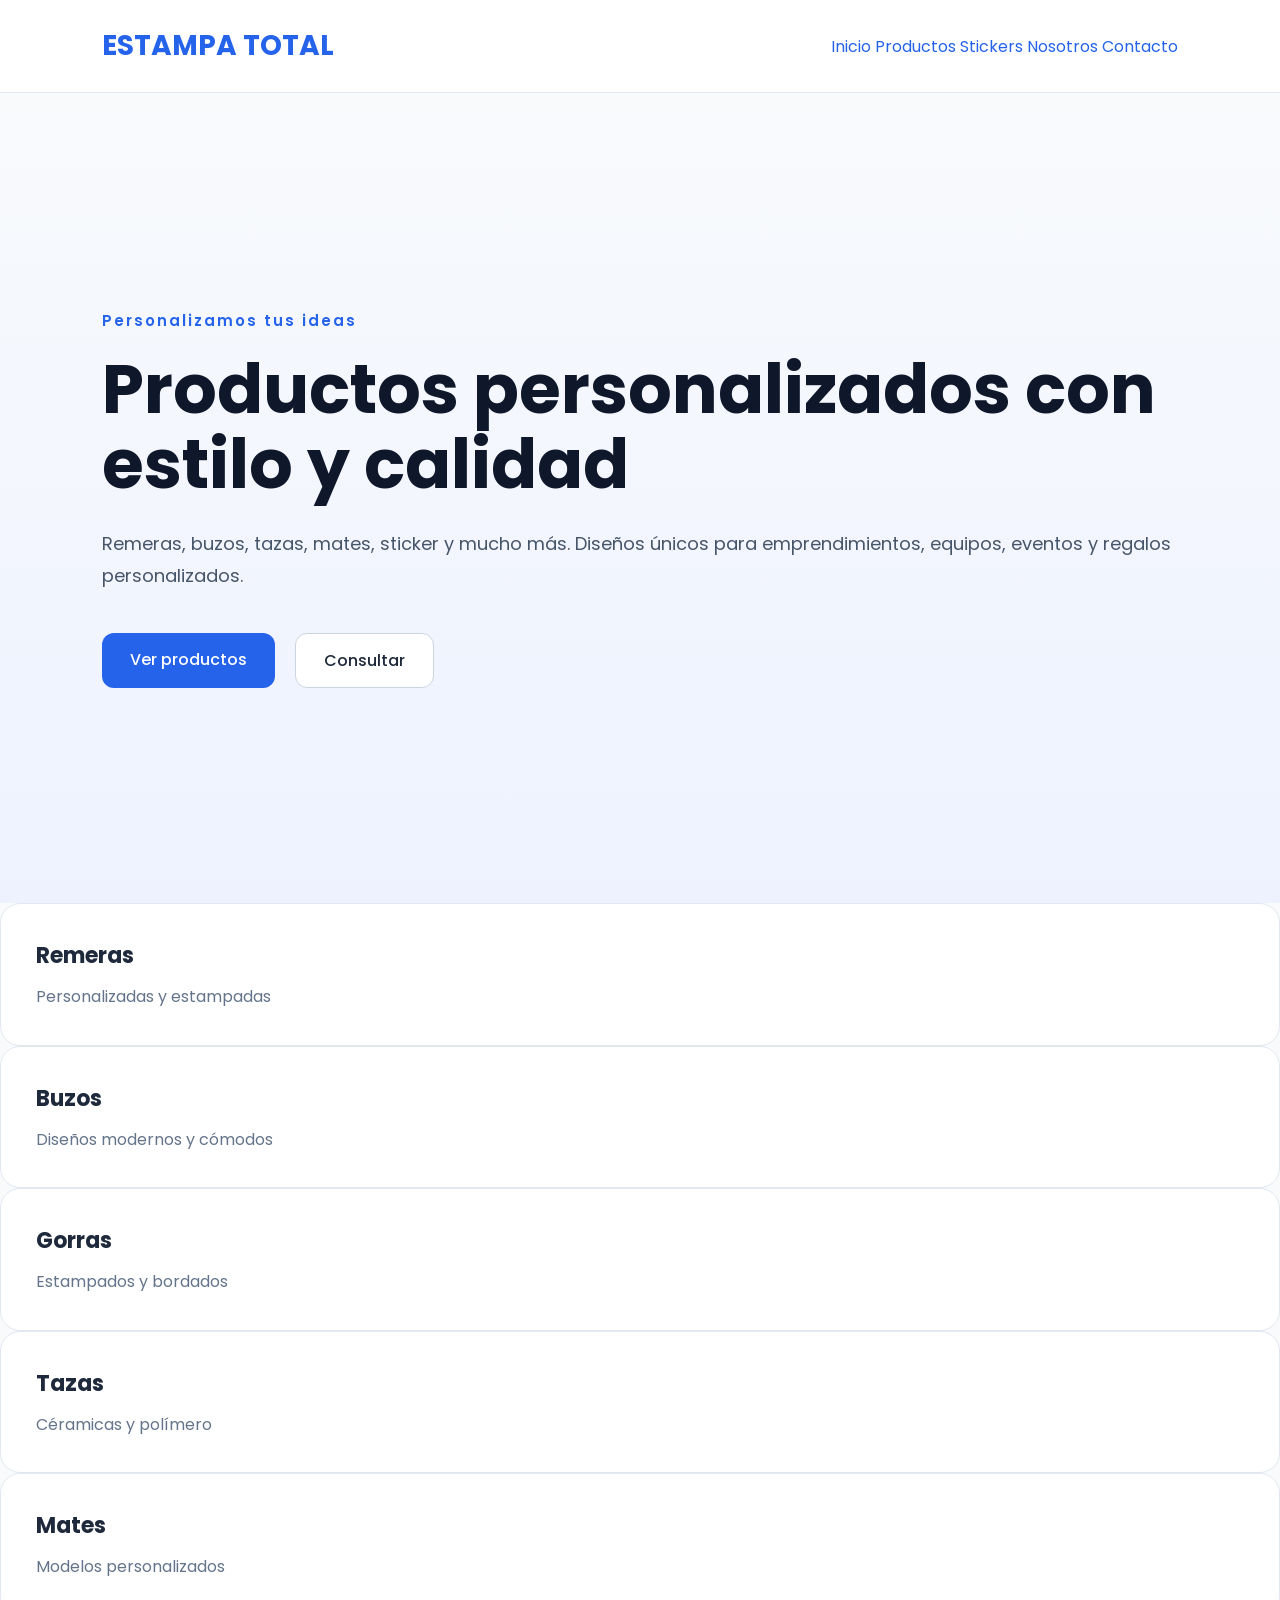
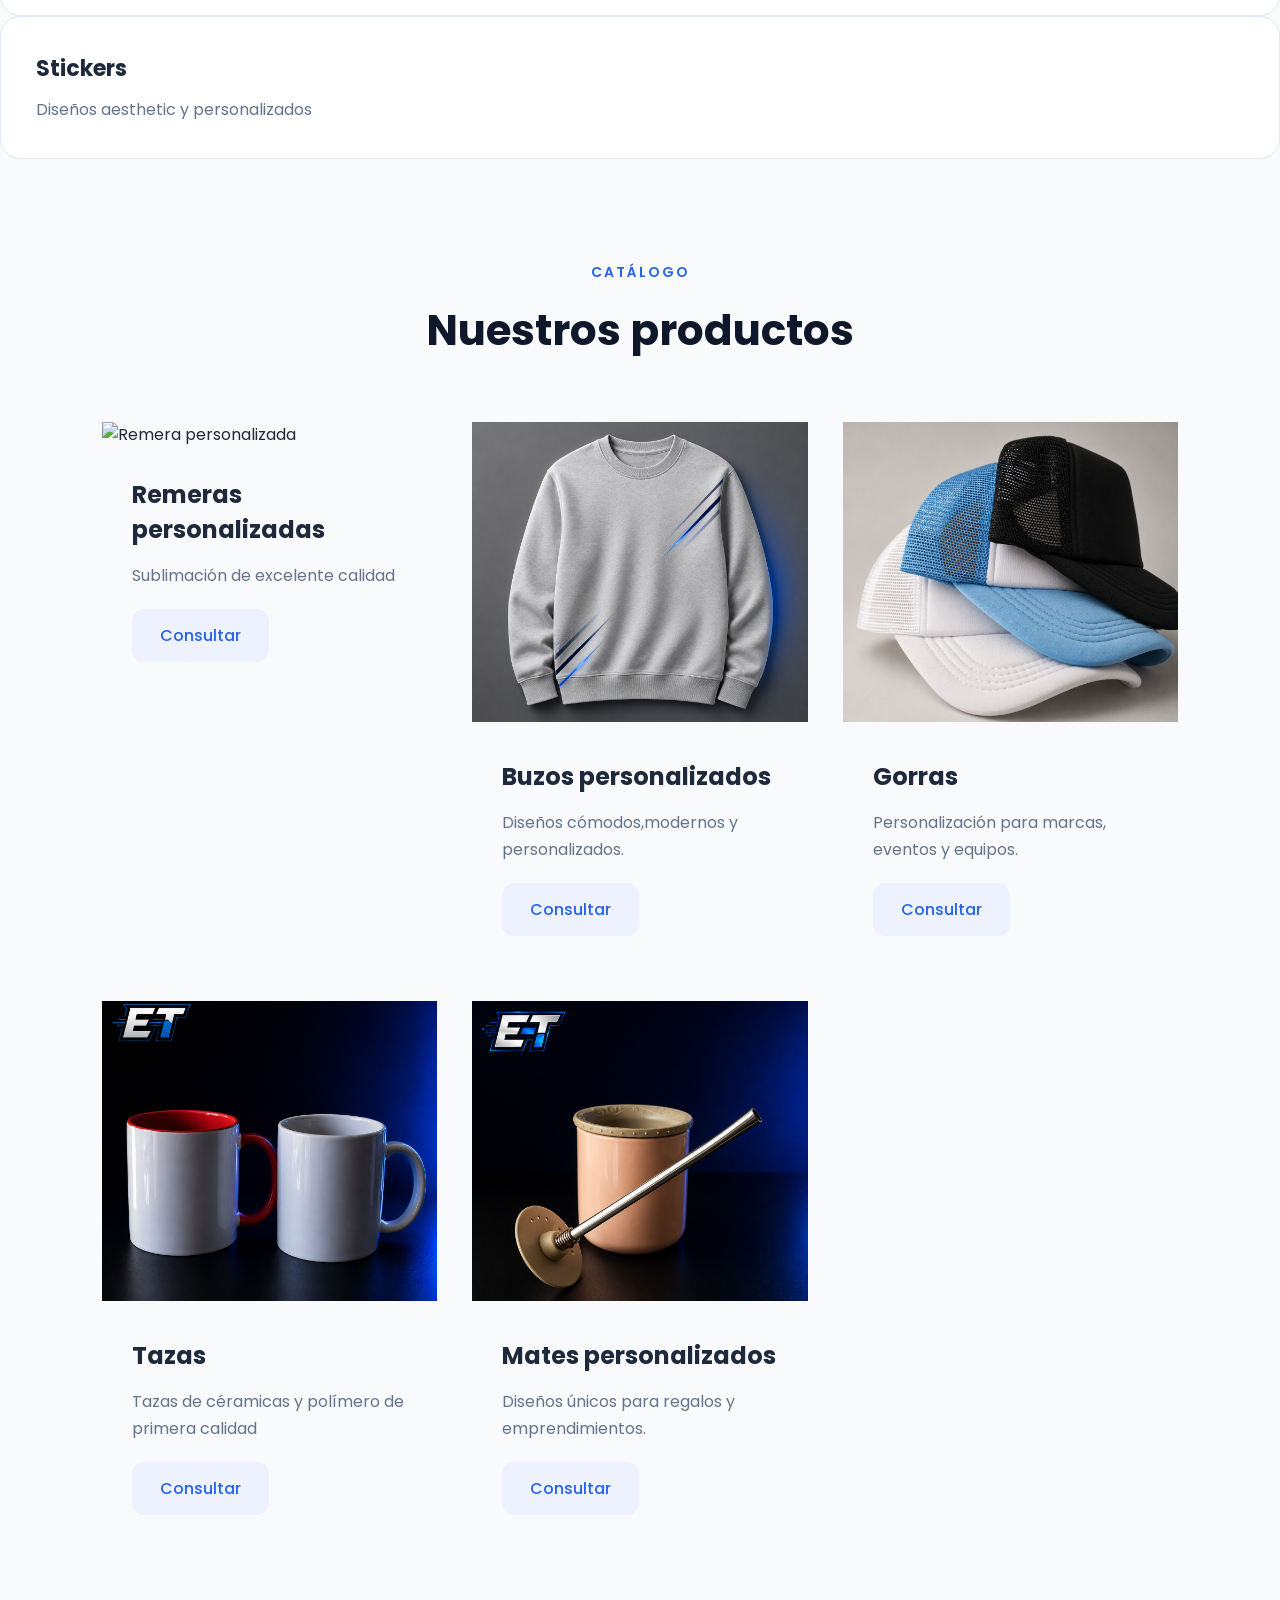
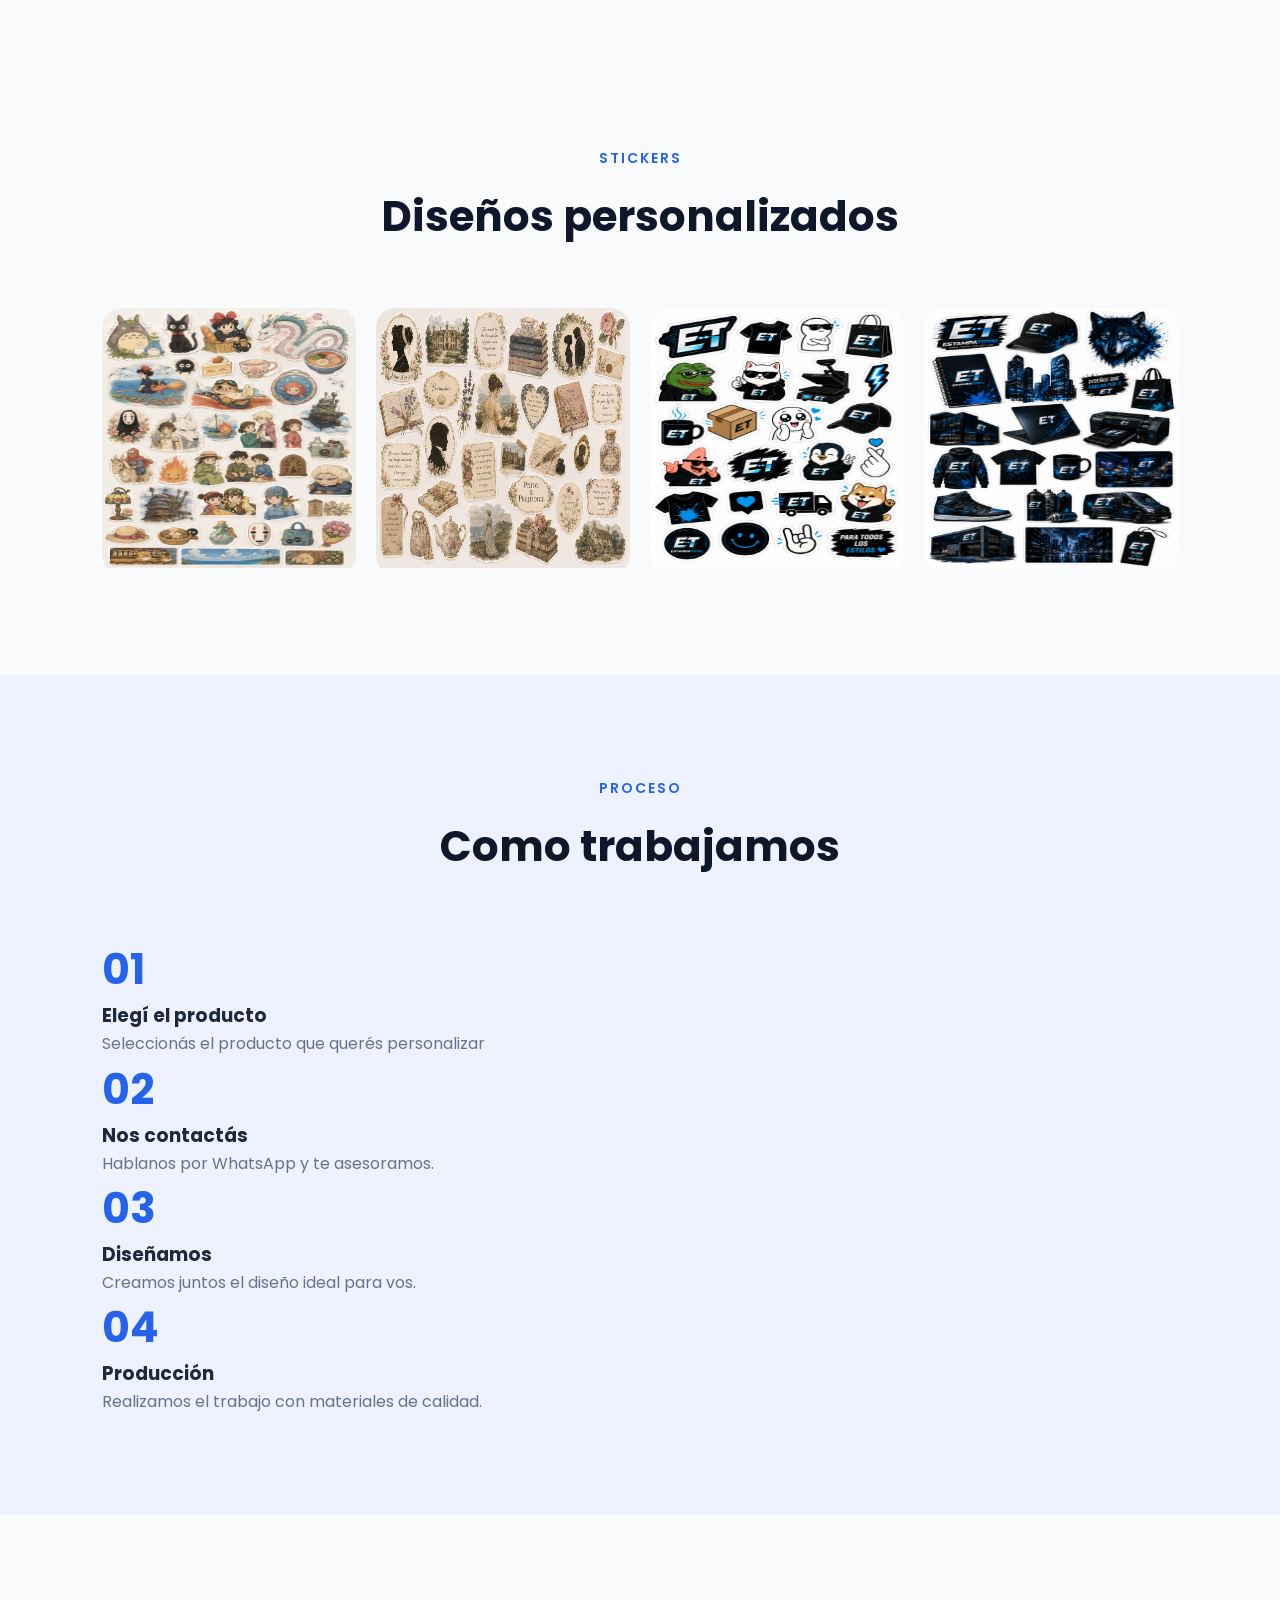
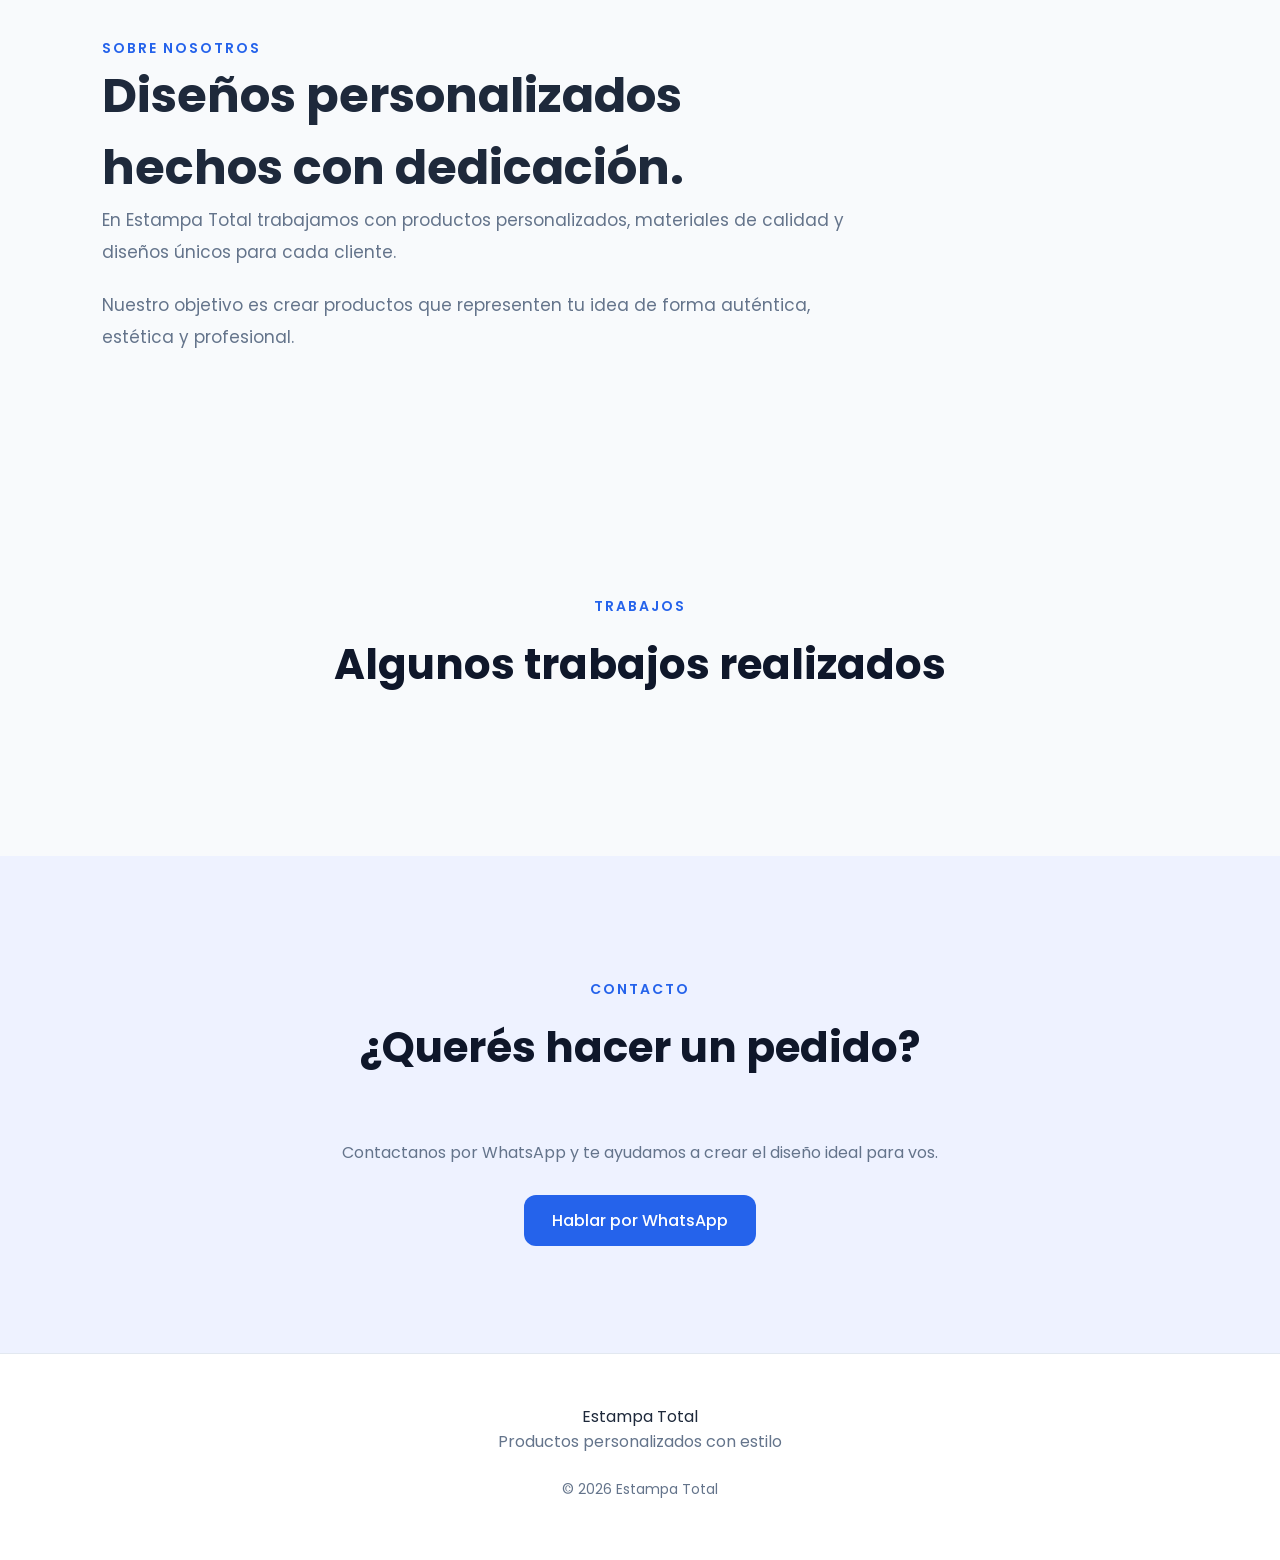
==== index.html @ 451ac1f1 "Add files via upload" ====
<!DOCTYPE html>
<html lang="es">
<head>
    <meta charset="UTF-8">
    <meta name="viewport" content="width=device-width, initial-scale=1.0">
    <title>Estampa Total</title>

    <link rel="stylesheet" href="STYLE.CSS/stylecss.css">
    <link rel="icon" href="IMG/favicon-16x16.png">

    <link rel="preconnect" href="https://fonts.googleapis.com">
    <link href="hppts://fonts.googleapis.com/css2?family=Poppins:wght@300;400;500;600;700&display=swap" rel="stylesheet">
    
</head>

<body>
      <header>
         <div class="logo">
              ESTAMPA TOTAL
         </div>
       <nav>
           <a href="#inicio">Inicio</a>
           <a href="#productos">Productos</a>
           <a href="#stickers">Stickers</a>
           <a href="#nosotros">Nosotros</a>
           <a href="#contacto">Contacto</a>
        </nav>
     </header>

 <section class="hero" id="Inicio">
    <div class="hero-text">
        <span class="subtitle"> Personalizamos tus ideas</span>
        <h1>Productos personalizados con estilo y calidad</h1>
        <p>Remeras, buzos, tazas, mates, sticker y mucho más. Diseños únicos para emprendimientos, equipos, eventos y regalos personalizados.</p>
    <div class="hero-buttons">
        <a href="#productos" class="btn-primary">Ver productos</a>
        <a href="https://wa.me/5491137035328" class="btn-secondary">Consultar</a>
    </div>
    </div>
 </section>

 <section class="categories">
    <div class="category-card">
      <h3>Remeras</h3>
      <p>Personalizadas y estampadas</p>
    </div>
    <div class="category-card">
        <h3>Buzos</h3>
        <p>Diseños modernos y cómodos</p>
    </div>
    <div class="category-card">
        <h3>Gorras</h3>
        <p>Estampados y bordados</p>
    </div> 
    <div class="category-card">
        <h3>Tazas</h3>
        <p>Céramicas y polímero</p>
    </div>
    <div class="category-card">
        <h3>Mates</h3>
        <p>Modelos personalizados</p>
    </div>
    <div class="category-card">
        <h3>Stickers</h3>
        <p>Diseños aesthetic y personalizados</p>
    </div>
 </section>

 <section class="products" id="productos">
    <div class="section-title">
        <span>CATÁLOGO</span>
        <h2>Nuestros productos</h2>
    </div>
    <div class="products-grid">
        <div class="product-card">
            <img src="IMG/remera.png" alt="Remera personalizada" height="200">
            <div class="product-info">
                <h3>Remeras personalizadas</h3>
                <p>Sublimación de excelente calidad</p>
                <a href="https://wa.me/5491137035328" class="btn-card">Consultar</a>
            </div>

        </div>
        <div class="product-card">
            <img src="IMG/buzo.png" alt="Buzo personalizado" height="200">
            <div class="product-info">
                <h3>Buzos personalizados</h3>
                <p>Diseños cómodos,modernos y personalizados.</p>
                <a href="https://wa.me/5491137035328" class="btn-card">Consultar</a>
            </div>
        </div>
        <div class="product-card">
            <img src="IMG/gorra.png" alt="Gorra personalizada" height="200">
            <div class="product-info">
                <h3>Gorras</h3>
                <p>Personalización para marcas, eventos y equipos.</p>
                <a href="https://wa.me/5491137035328" class="btn-card">Consultar</a>
            </div>
        </div>
        <div class="product-card">
            <img src="IMG/taza.png" alt="Tazas personalizadas" height="200">
            <div class="product-info">
                <h3>Tazas</h3>
                <p>Tazas de céramicas y polímero de primera calidad</p>
                <a href="https://wa.me/5491137035328" class="btn-card">Consultar</a>
            </div>
        </div>
        <div class="product-card">
            <img src="IMG/mate.png" alt="Mate personalizado" height="200">
            <div class="product-info">
                <h3>Mates personalizados</h3>
                <p>Diseños únicos para regalos y emprendimientos.</p>
                <a href="https://wa.me/5491137035328" class="btn-card">Consultar</a>
            </div> 
        </div>
    </div>
  </section>

  <section class="stickers" id="stickers">
    <div class="section-title">
        <span>STICKERS</span>
        <h2>Diseños personalizados</h2>
    </div>
    <div class="stickers-grid">
        <div class="sticker-card">
            <img src="IMG/sticker1.png" alt="sticker" height="200">
        </div>
        <div class="sticker-card">
            <img src="IMG/sticker2.png" alt="sticker" height="200">
        </div>
        <div class="sticker-card">
            <img src="IMG/sticker3.png" alt="sticker" height="200">
        </div>
        <div class="sticker-card">
            <img src="IMG/sticker4.png" alt="sticker" height="200">
        </div>
    </div>
  </section>

  <section class="process">
    <div class="section-title">
        <span>PROCESO</span>
        <h2>Como trabajamos</h2>
    </div>
    <div class="process-grid">
        <div class="process-card">
            <span>01</span>
            <h3>Elegí el producto</h3>
            <p>Seleccionás el producto que querés personalizar</p>
        </div>
        <div class="process-card">
            <span>02</span>
            <h3>Nos contactás</h3>
            <p>Hablanos por WhatsApp y te asesoramos.</p>
        </div>
        <div class="process-card">
            <span>03</span>
            <h3>Diseñamos</h3>
            <p>Creamos juntos el diseño ideal para vos.</p>
        </div>
        <div class="process-card">
            <span>04</span>
            <h3>Producción</h3>
            <p>Realizamos el trabajo con materiales de calidad.</p>
        </div>
    </div>
  </section>

  <section class="about" id="nosotros">
    <div class="about-content">
        <div class="about-text">
            <span>SOBRE NOSOTROS</span>
            <h2>Diseños personalizados hechos con dedicación.</h2>
            <p>En Estampa Total trabajamos con productos personalizados, materiales de calidad y diseños únicos para cada cliente.</p>
            <p>Nuestro objetivo es crear productos que representen tu idea de forma auténtica, estética y profesional.</p>
        </div>
    </div>
  </section>

  <section class="gallery">
    <div class="section-title">
        <span>TRABAJOS</span>
        <h2>Algunos trabajos realizados</h2>
    </div>
  </section>

  <section class="contact" id="contacto">
    <div class="section-title">
        <span>CONTACTO</span>
        <h2>¿Querés hacer un pedido?</h2>
    </div>
    <p>Contactanos por WhatsApp y te ayudamos a crear el diseño ideal para vos.</p>
    <a href="https://wa.me/5491137035328" class="btn-primary">Hablar por WhatsApp</a>
  </section>

  <footer>
    <div class="footer-logo"> Estampa Total</div>
    <p>Productos personalizados con estilo</p>
    <p class="copyright"> © 2026 Estampa Total</p>
  </footer>
</body>
</html>
---- STYLE.CSS/stylecss.css ----
*{
    margin:0;
    padding:0;
    box-sizing:border-box;
}
body{
    font-family:'poppins', sans-serif;
    background-color:#f8fafc;
    color: #1e293b;
}
a{
    text-decoration: none;
}
header{
    width:100%;
    display: flex;
    justify-content: space-between;
    align-items:center;
    
    padding: 25px 8%;
    background-color: #ffffff;
    position: sticky;
    top: 0;

    z-index: 1000;
    border-bottom: 1px solid #e2e8f0;
}
.logo{
    font-size: 28px;
    font-weight: 700;
    color: #2563eb;
}
nav a{
    color: #2563eb;
}
.hero{
    min-height: 90vh;
    display: flex;
    align-items: center;
    padding: 0 8%;

    background: linear-gradient(to bottom, #f8fafc, #eef2ff);
}
.hero text{
    max-width: 650px;
}
.subtitle{ 
    color: #2563eb;
    font-size: 15px;
    font-weight: 600;
    letter-spacing: 2px;
}
.hero h1{
    font-size: 68px;
    line-height: 1.1;
    margin-top: 20px;
    margin-bottom: 25px;
    color:#0f172a;
}
.hero p{
    font-size: 18px;
    line-height: 1.8;
    color: #475569;
    margin-bottom: 40px;
}
.hero-buttons{
    display: flex;
    gap: 20px;
}
.btn-primary,
.btn-secondary,
.btn-card{
    padding: 14px 28px;
    border-radius: 12px;
    font-weight: 500;
    transition: 0.3s;
}
.btn-primary{
    background-color: #2563eb;
    color: white;
}
.btn-primary:hover{
    background-color: #1d4ed8;
    transform: translatey(-3px);
}
.btn-secondary{
    border:1px solid #cbd5e1;
    color: #1e293b;
    background-color: white;
}
.btn-secondary:hover{
    border-color: #2563eb;
    color: #2563eb;
}
.btn-card{
    display: inline-block;
    background-color: #eef2ff;
    color: #2563eb;
    margin-top: 20px;
}
.btn-card:hover{
    background-color: #dbeafe;
}
.section-title{
    text-align: center;
    margin-bottom: 60px;
}
.section-title span{
    color:#2563eb;
    font-size: 14px;
    font-weight: 600;
    letter-spacing: 2px;
}
.section-title h2{
    font-size: 42px;
    margin-top: 15px;
    color:#0f172a;
}
categories{
    display: grid;
    grid-template-columns: repeat(auto-fit,minmax(220px,1fr));
    gap: 25px;
    padding: 80px 8%;
}
.category-card{
    background-color: white;
    padding: 35px;
    border-radius: 20px;
    border: 1px solid #e2e8f0;
    transition: 0.3s;
}
.category-card:hover{
    transform: translateY(-5px);
    border-color: #93c5fd;
}
.category-card h3{
    margin-bottom: 12px;
    font-size:22px;
}
.category-card p{
    color:#64748b;
    line-height: 1.6;
}
.products{
    padding: 100px 8%;
}
.products-grid{
    display: grid;
    grid-template-columns: repeat(auto-fit,minmax(280px, 1fr));
    gap: 35px;
}
product-card{
    background-color: white;
    border-radius: 24px;
    overflow: hidden;
    border: 1px solid #e2e8f0;
    transition: 0.3s;
}
.product-card:hover{
    transform:translateY(-6px)
}
.product-card img{
    width: 100%;
    height: 300px;
    object-fit: cover;
}
.product-info{
    padding: 30px;
}
.product-info h3{
    font-size: 24px;
    margin-bottom: 15px;
}
.product-info p{
    color:#64748b;
    line-height: 1.7;
}
.stickers{
    padding: 100px 8%;
    background-color: #f8fafc;
}
.stickers-grid{
    display:grid;
    grid-template-columns: repeat(auto-fit,minmax(220px, 1fr));
    gap:20px;
}
.sticker-card{
    overflow: hidden;
    border-radius: 20px;
}
.sticker-card img{
    width: 100%;
    height: 260px;
    objet-fit:cover;
    transition: 0.4s;
}
.sticker-card:hover img{
    transform: scale(1.05);
}
.process{
    padding: 100px 8%;
    background-color: #eef2ff;
}
.process-grid{
    grid-template-columns: repeat(auto-fit, minmax(250px, 1fr));
    gap: 30px;
}
.process-card span{
    font-size: 42px;
    font-weight: 700;
    color: #2563eb;
}
.process-card p{
    color: #64748b;
    line-height: 1.7;
}
.about{ 
    padding: 120px 8%;
}
.about-text{
    max-width: 750px;
}
.about-text span{
    color: #2563eb;
    font-size: 14px;
    font-weight: 600;
    letter-spacing: 2px;
}
.about-text h2{
    font-size: 48px;
    margin: 20px o 30px;
}
.about-text p{
    margin-bottom: 20px;
    color: #64748b;
    line-height: 1.9;
    font-size: 17px;
}
.gallery{
    padding: 100px 8%;
}
.gallery-grid{
    display: grid;
    grid-template-columns: repeat(auto-fit, minmax(250px, 1fr));
    gap: 20px;
}
.gallery-grid img{
    width: 100%;
    height: 320px;
    object-fit: cover;
    border-radius: 20px;
}
.contact{
    padding: 120px 8%;
    text-align: center;
    background-color: #eef2ff;
}
.contact p{
    max-width: 700px;
    margin: auto;
    margin-bottom: 40px;
    line-height: 1.8;
    color: #64748b;
}
footer{
    padding: 50px 8%;
    background-color: white;
    border-top: 1px solid #e2e8f0;
    text-align: center;
}
footer p{
    color: #64748b;
    margin-bottom: 10px;
}
.copyright{
    margin-top: 25px;
    font-size: 14px;
}
@media(max-width: 900px){
    header{
        flex-direction: column;
        gap: 20px;
    }
    nav{
        flex-wrap: wrap;
        justify-content: center;
        gap: 20px;
    }
    .hero{
        text-align: center;
        flex-wrap: wrap;
    }
    .hero h1{
        font-size: 48px;
    }
    .section-title h2{
        font-size: 34px;
    }
    .about-text h2{
        font-size: 38px;
    }
}
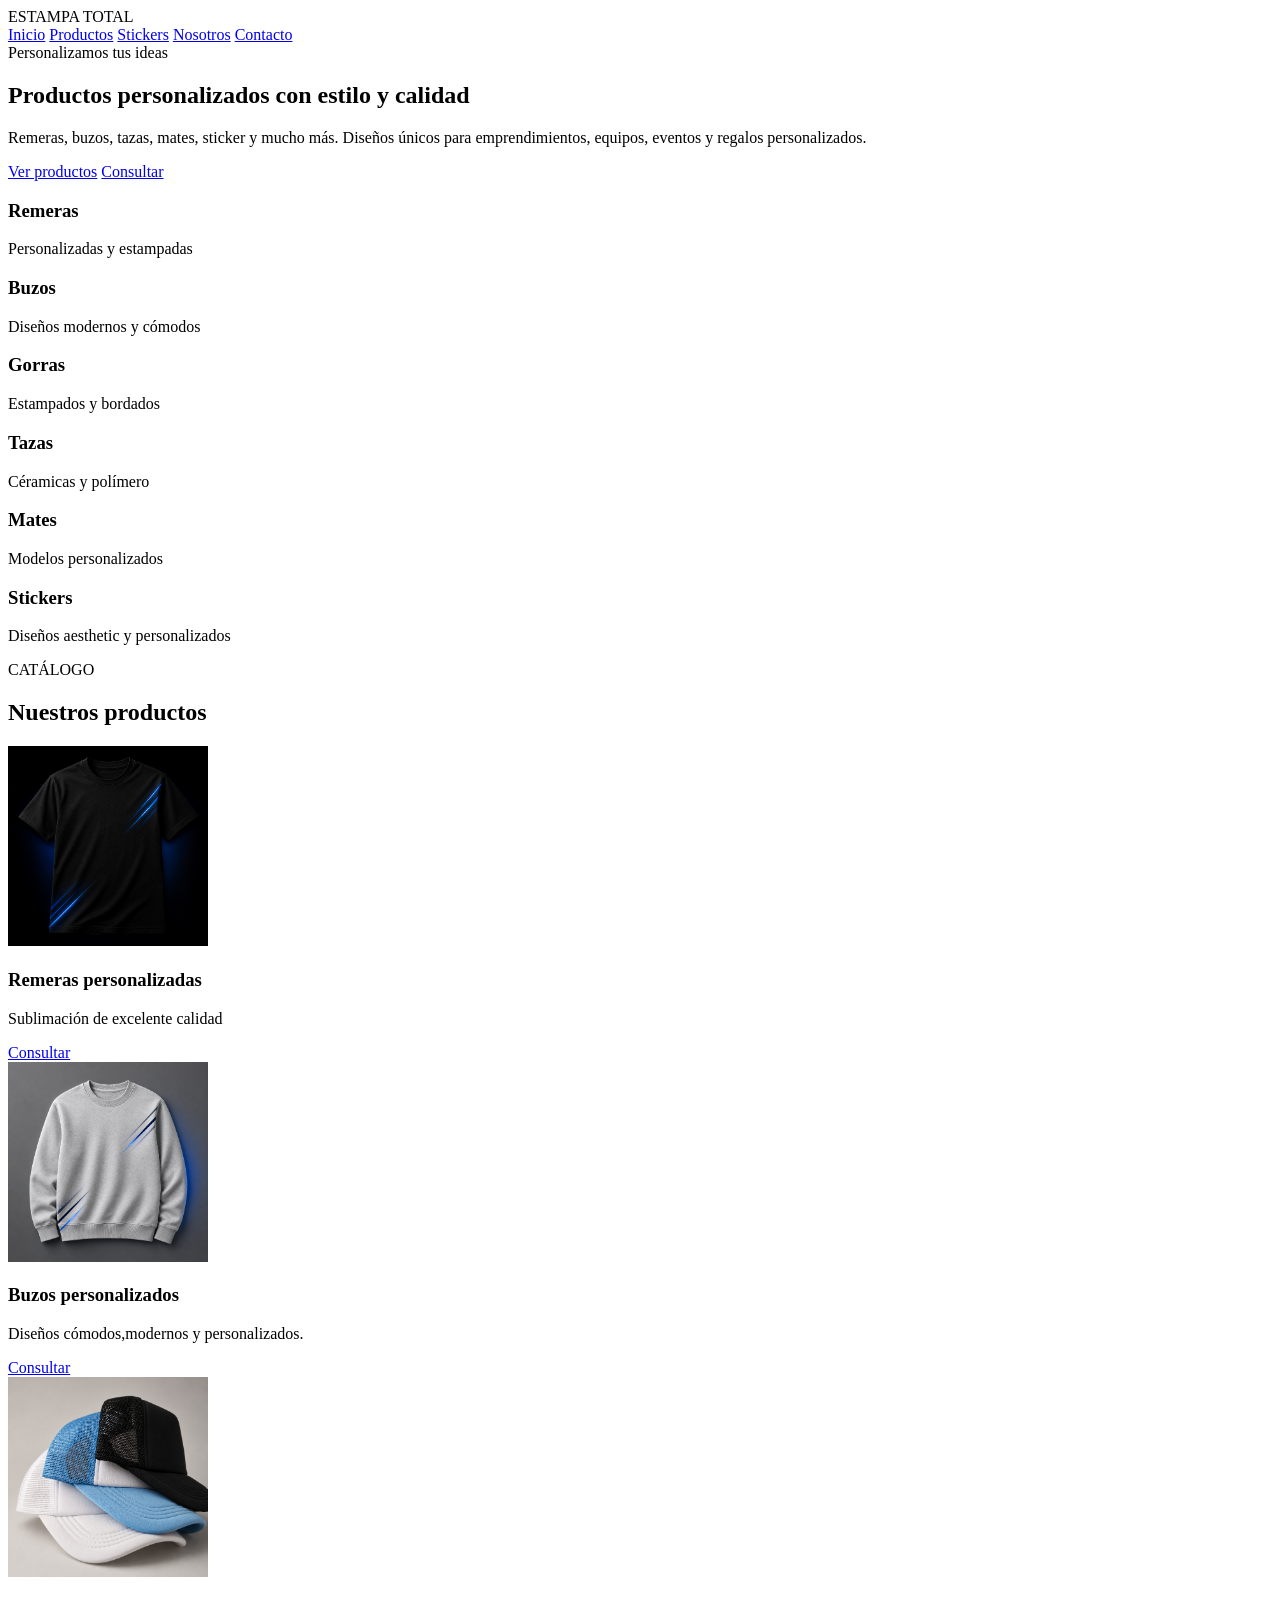
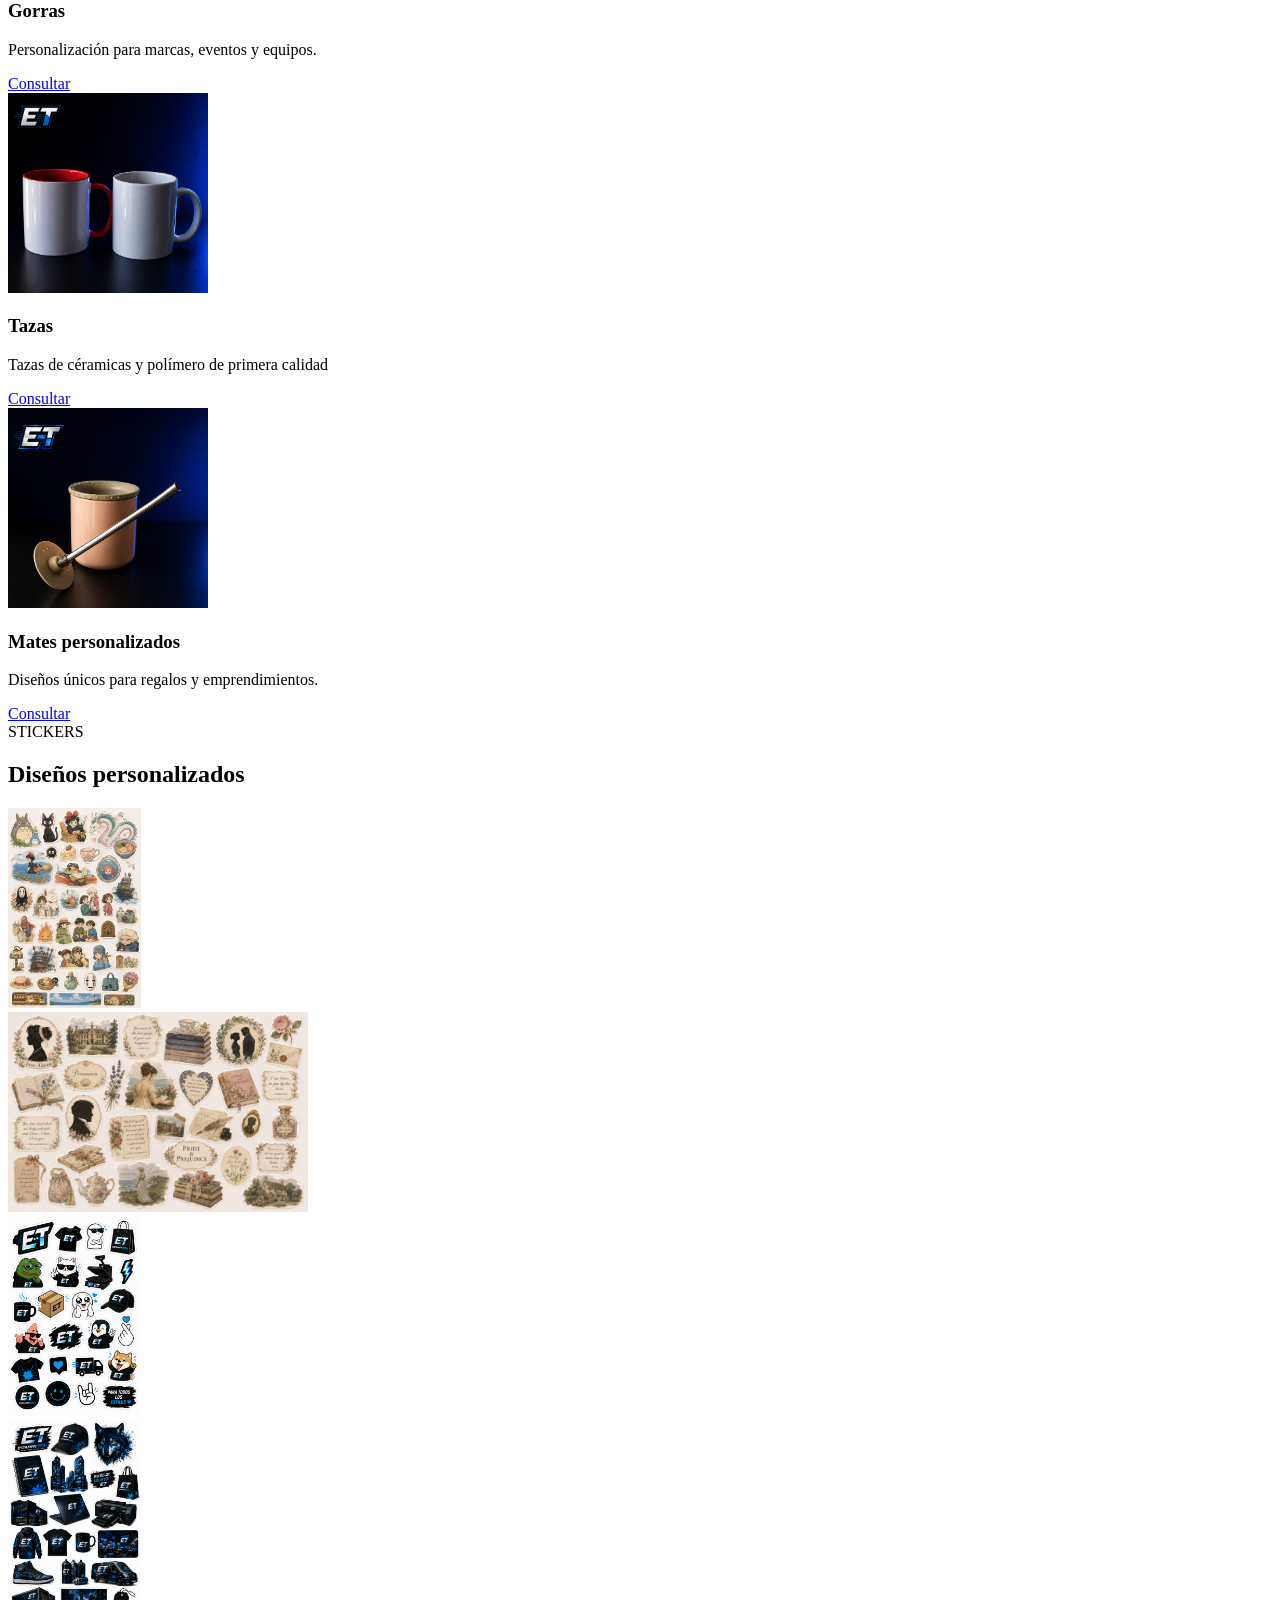
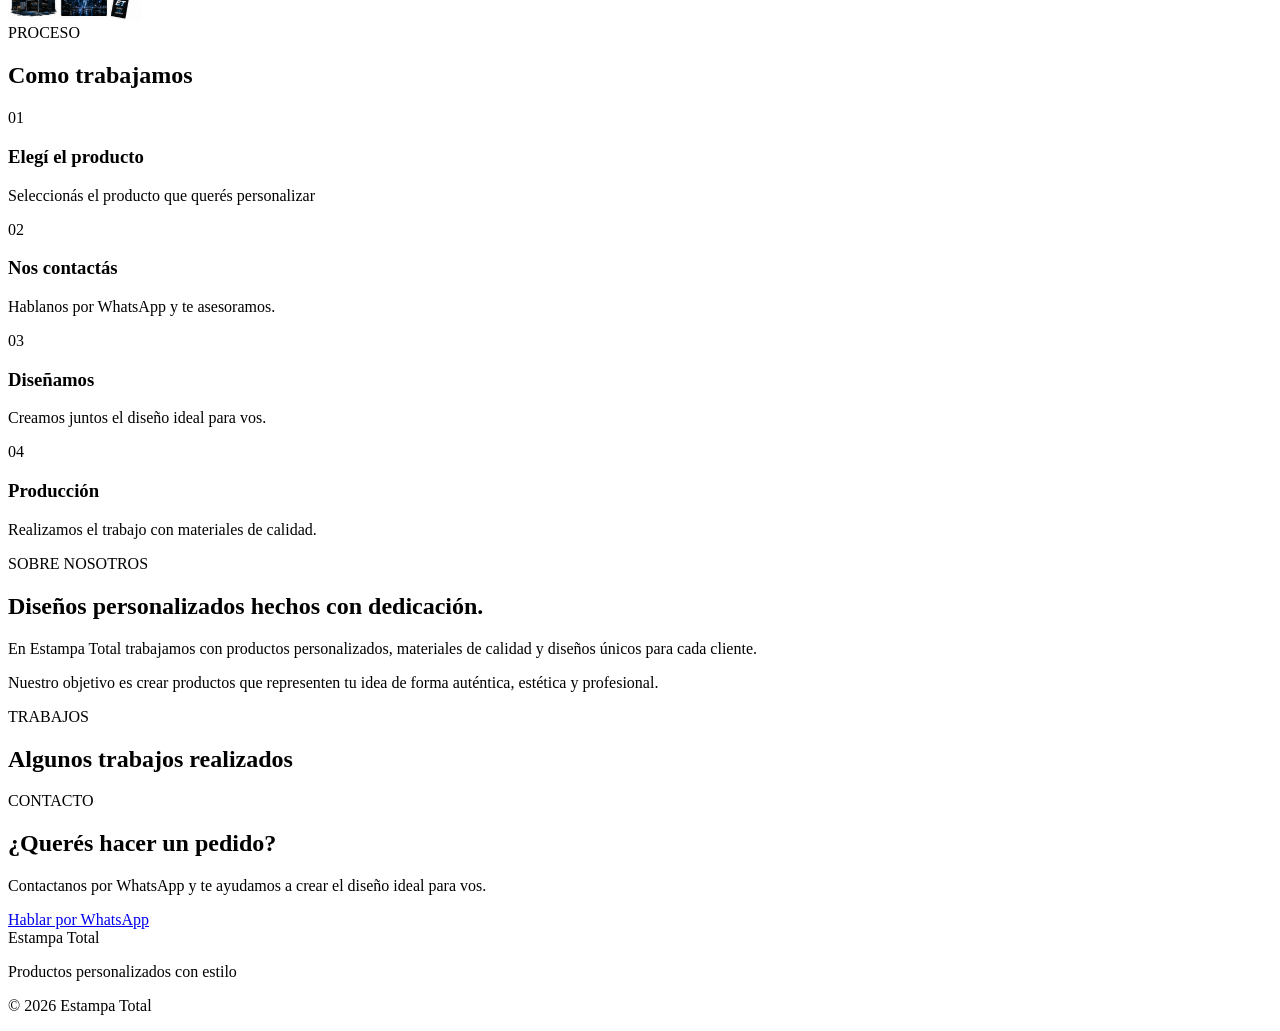
==== commit d22906f1: "Add files via upload mejoras" ====
--- a/index.html
+++ b/index.html
@@ -73,7 +73,7 @@
     </div>
     <div class="products-grid">
         <div class="product-card">
-            <img src="IMG/remera.png" alt="Remera personalizada" height="200">
+            <img src="IMG/Remera.png" alt="Remera personalizada" height="200">
             <div class="product-info">
                 <h3>Remeras personalizadas</h3>
                 <p>Sublimación de excelente calidad</p>
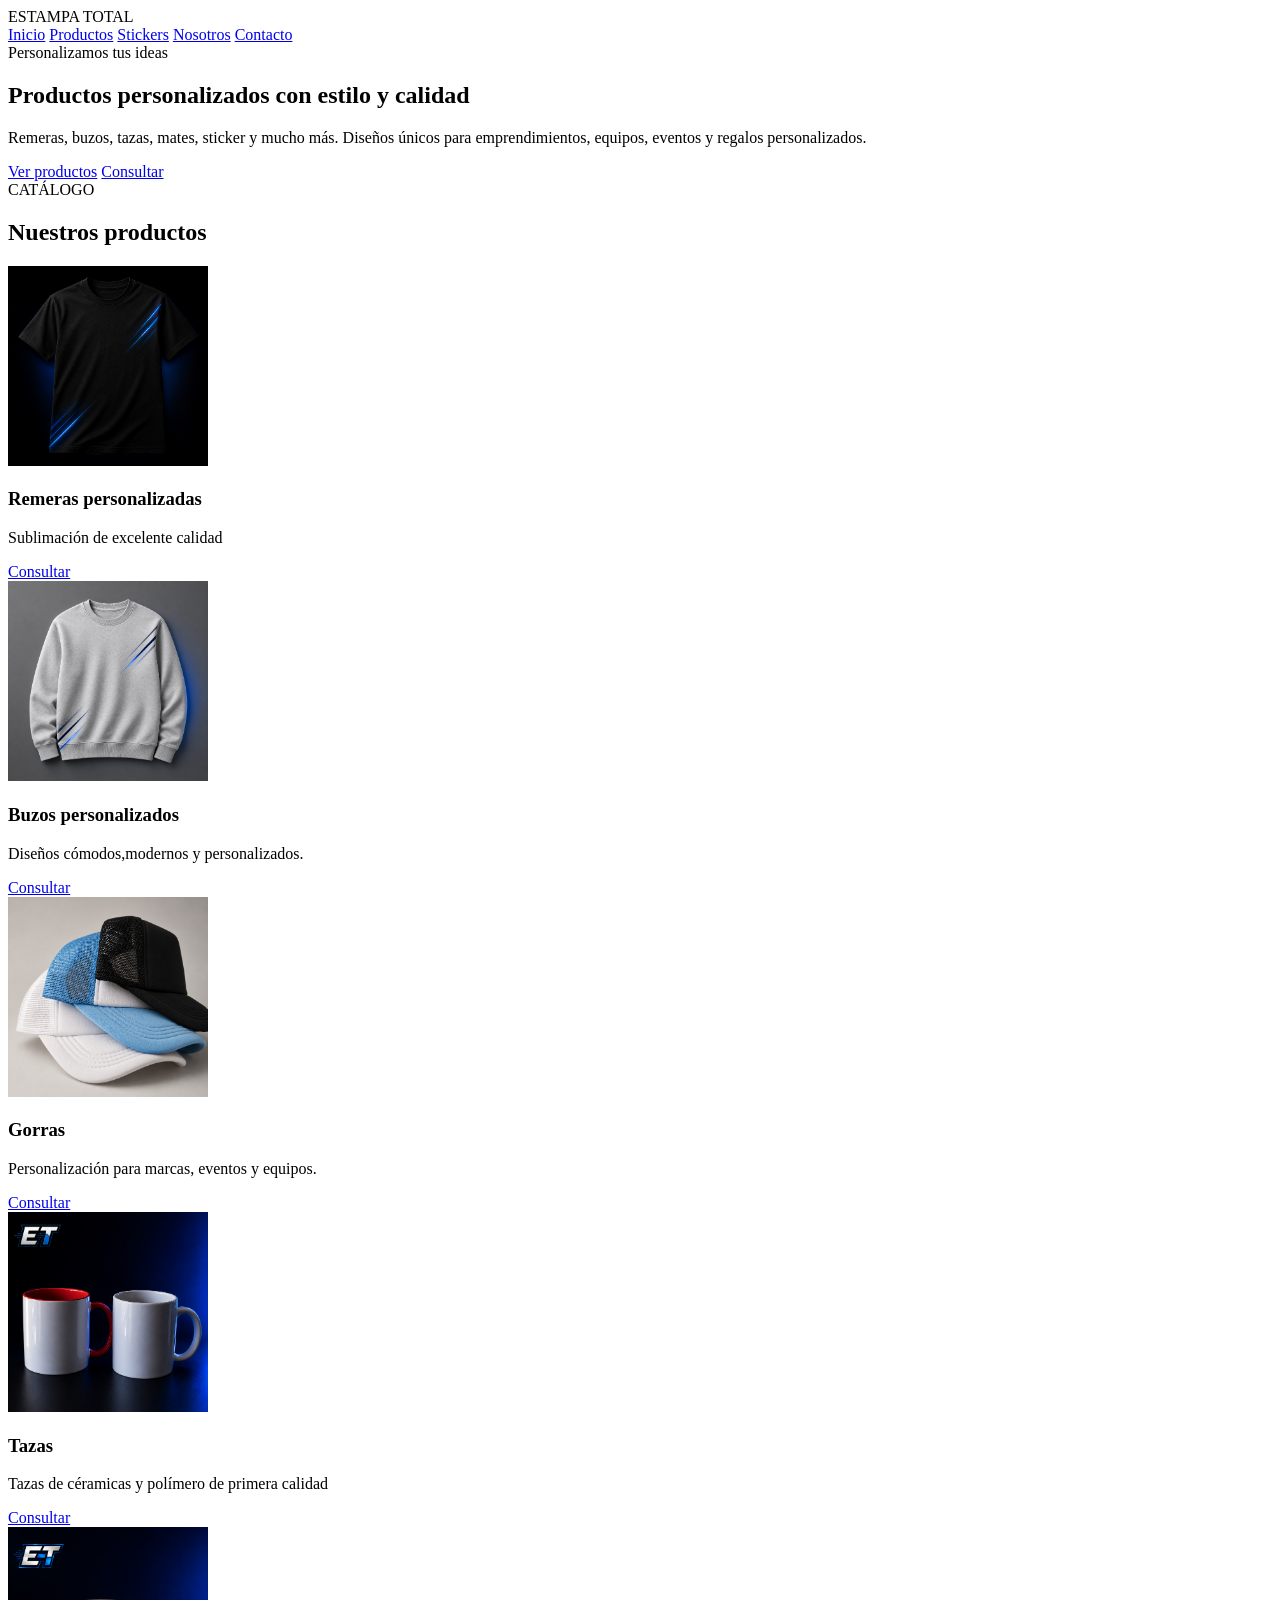
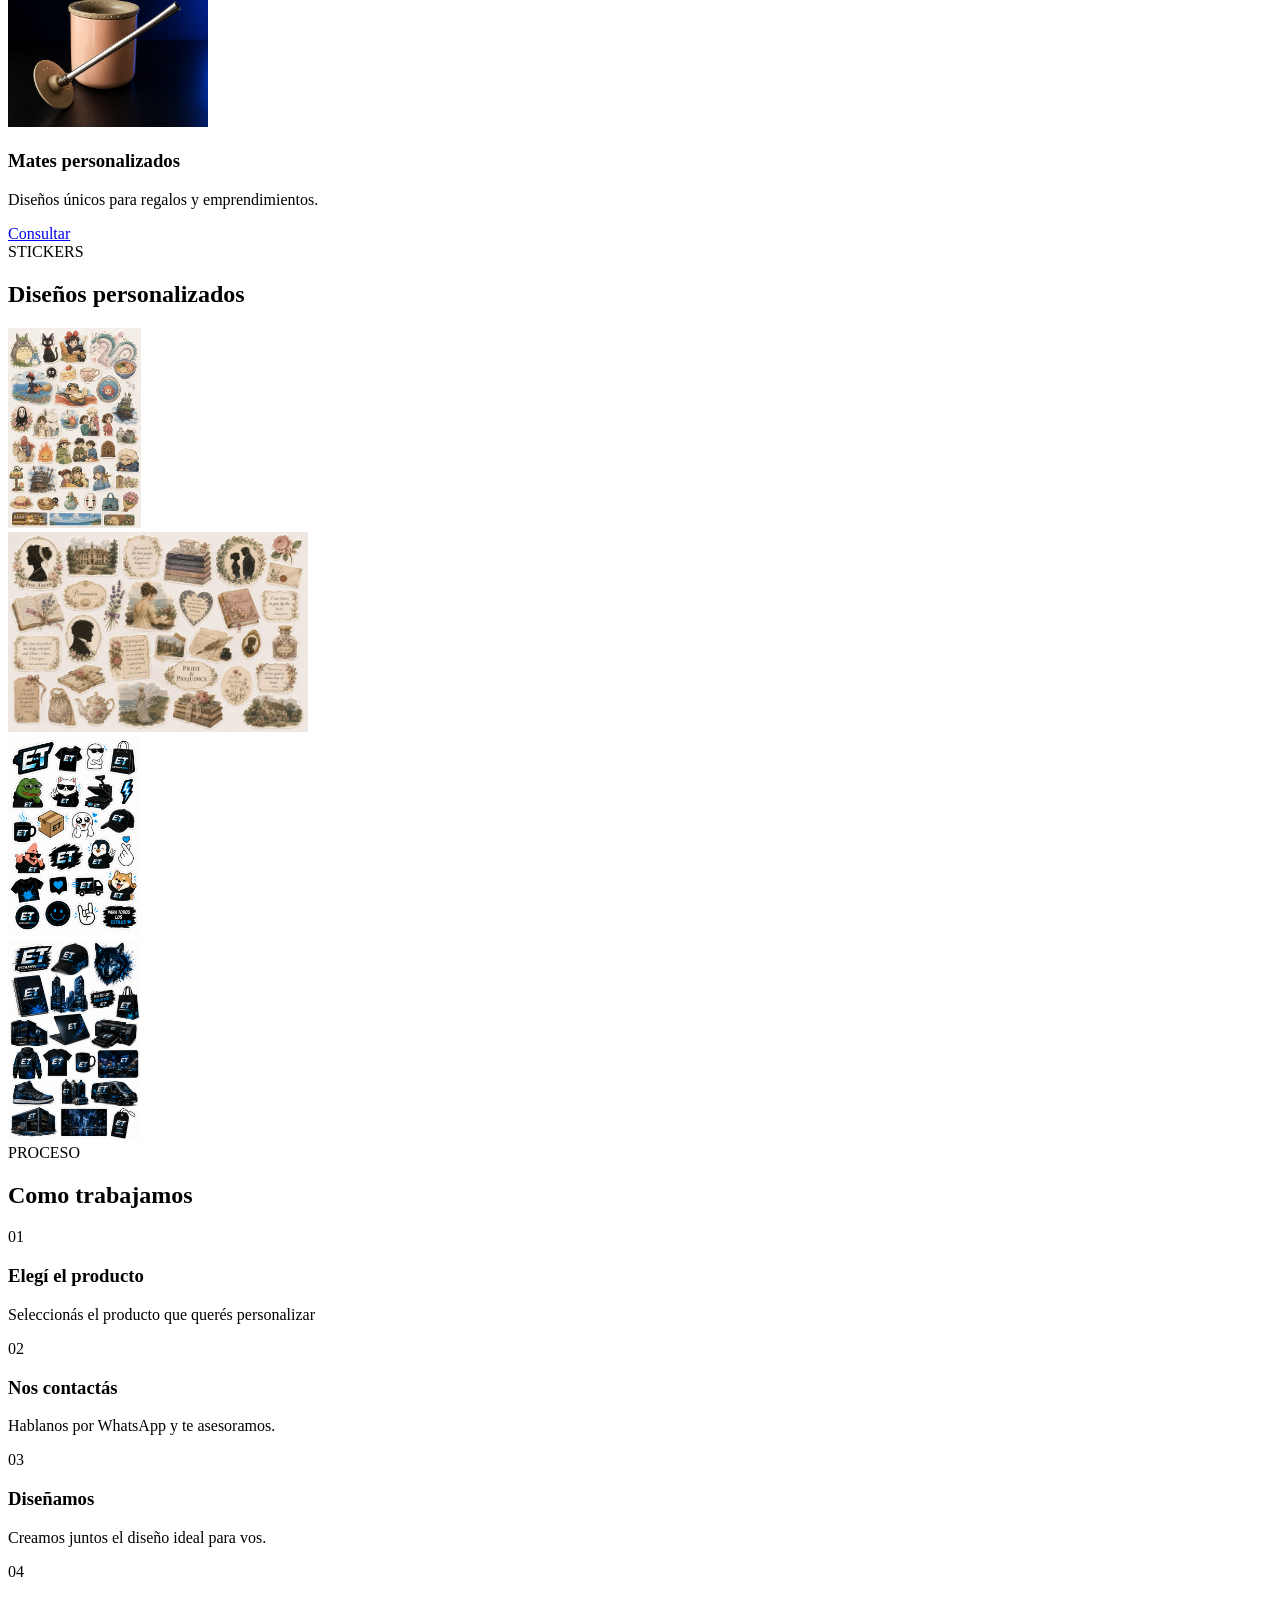
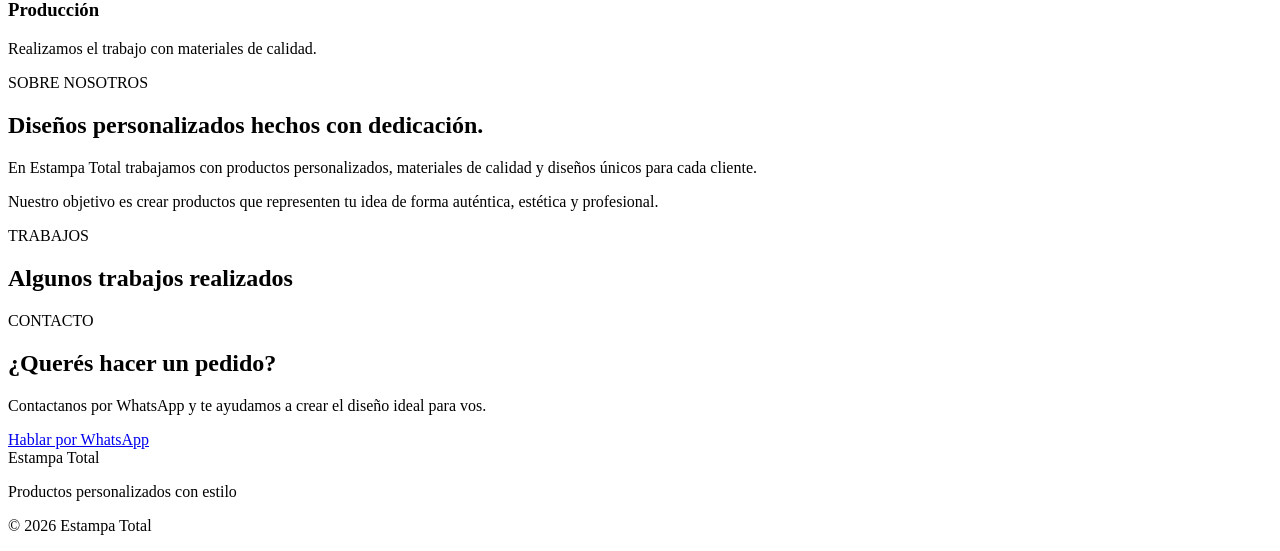
==== commit 71a95a50: "Add files via upload" ====
--- a/index.html
+++ b/index.html
@@ -36,33 +36,6 @@
         <a href="#productos" class="btn-primary">Ver productos</a>
         <a href="https://wa.me/5491137035328" class="btn-secondary">Consultar</a>
     </div>
-    </div>
- </section>
-
- <section class="categories">
-    <div class="category-card">
-      <h3>Remeras</h3>
-      <p>Personalizadas y estampadas</p>
-    </div>
-    <div class="category-card">
-        <h3>Buzos</h3>
-        <p>Diseños modernos y cómodos</p>
-    </div>
-    <div class="category-card">
-        <h3>Gorras</h3>
-        <p>Estampados y bordados</p>
-    </div> 
-    <div class="category-card">
-        <h3>Tazas</h3>
-        <p>Céramicas y polímero</p>
-    </div>
-    <div class="category-card">
-        <h3>Mates</h3>
-        <p>Modelos personalizados</p>
-    </div>
-    <div class="category-card">
-        <h3>Stickers</h3>
-        <p>Diseños aesthetic y personalizados</p>
     </div>
  </section>
 
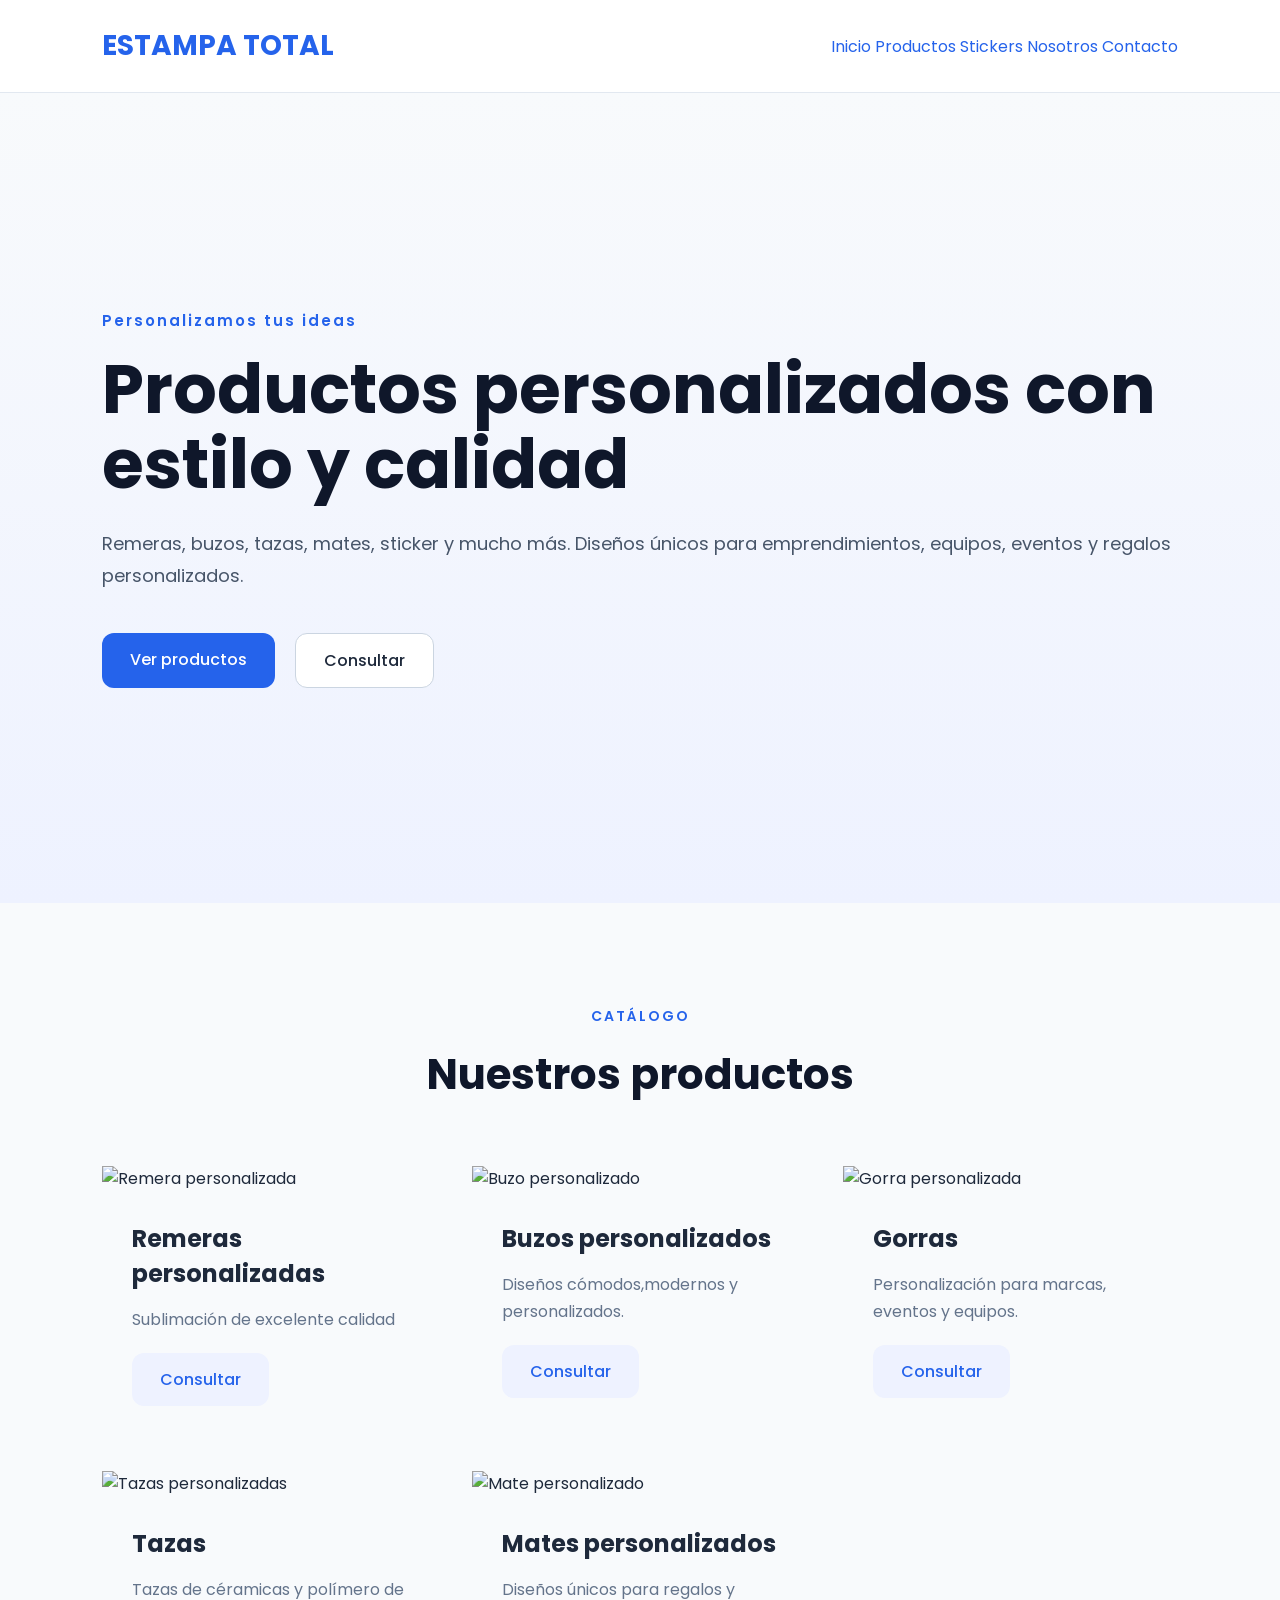
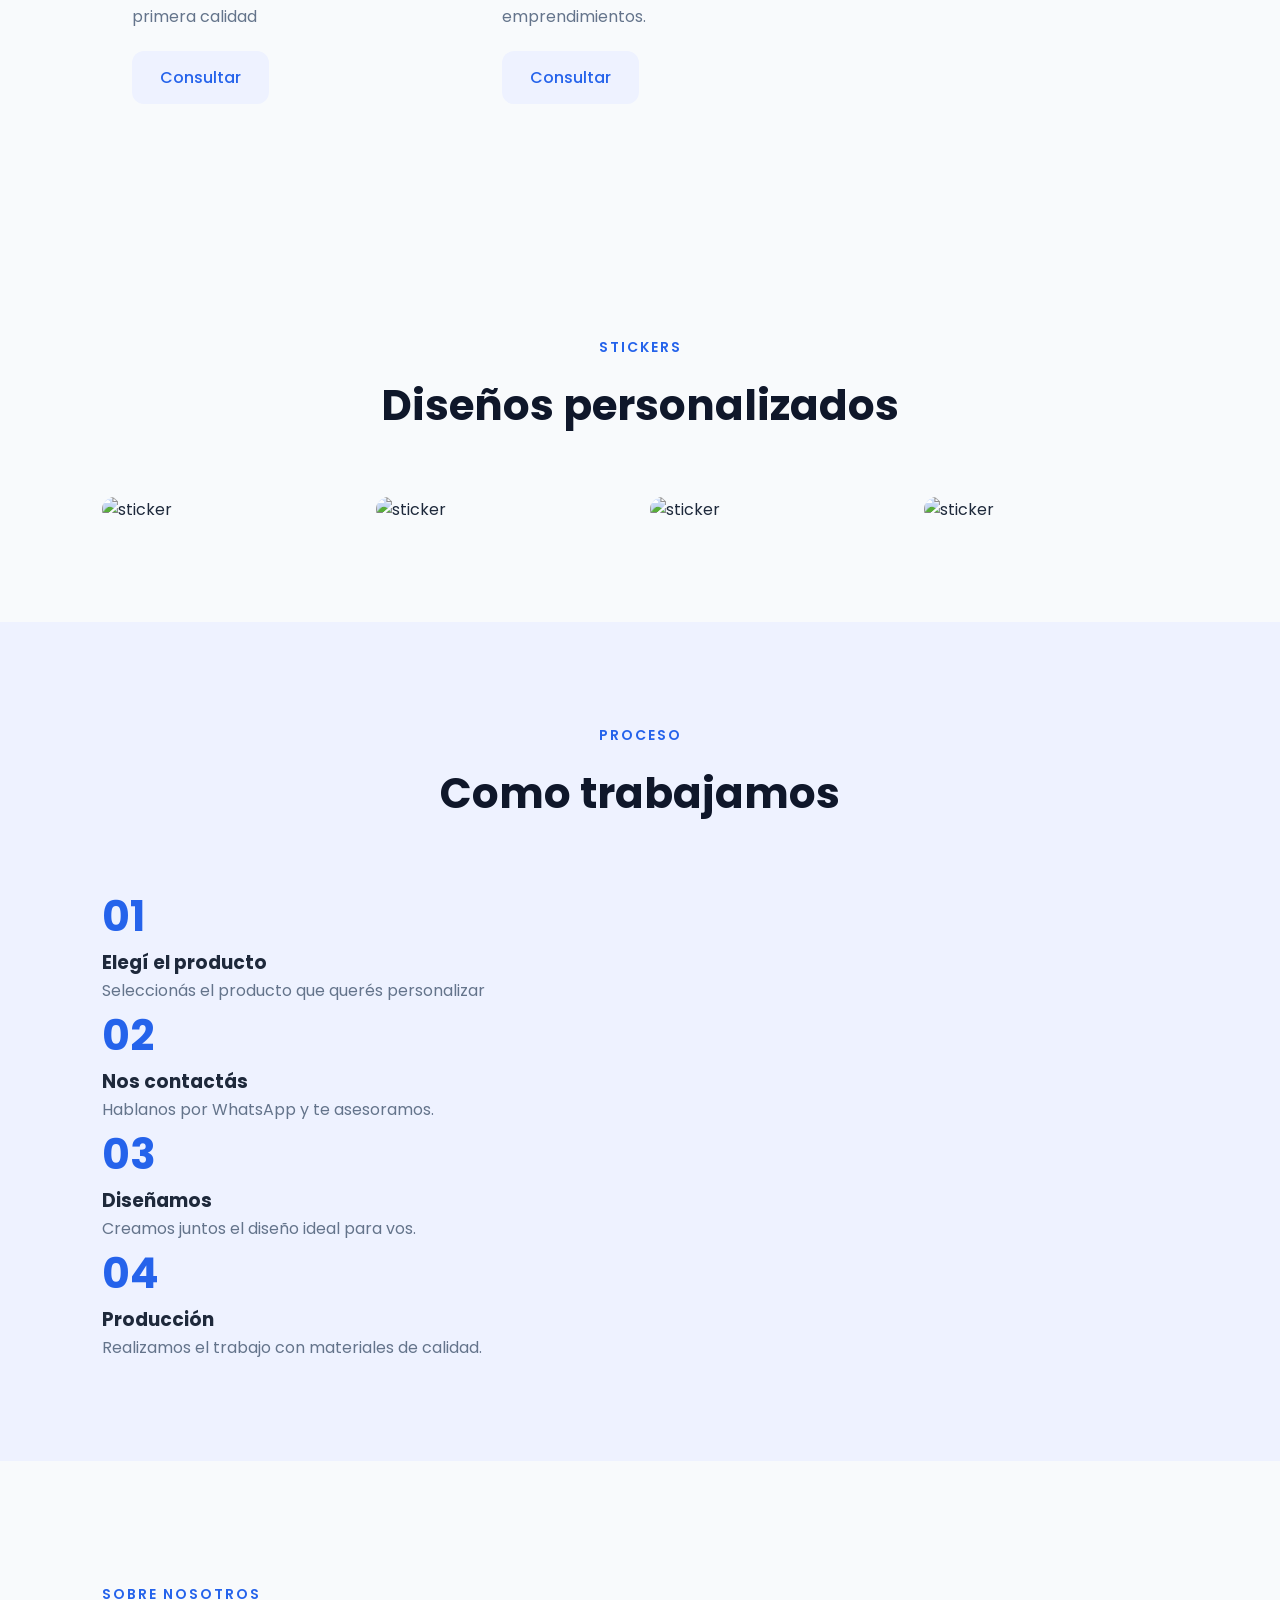
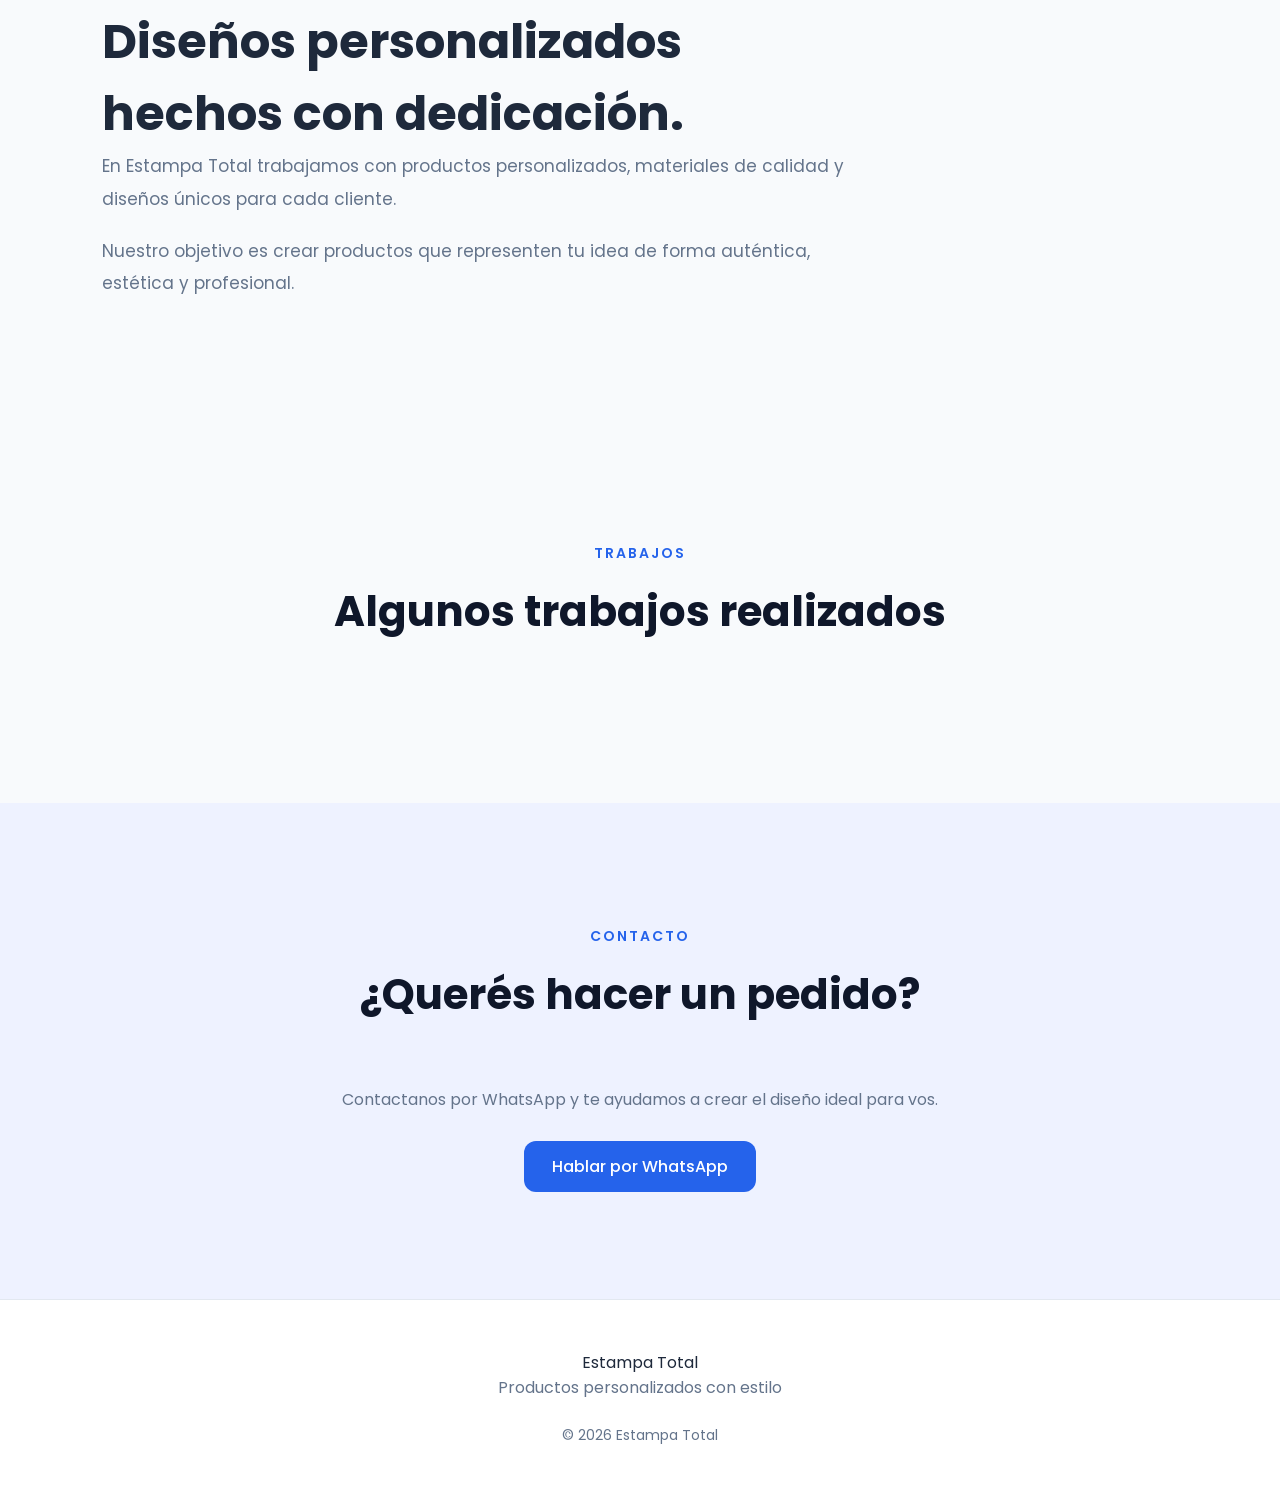
==== commit d253359d: "Add files via upload" ====
--- a/index.html
+++ b/index.html
@@ -5,7 +5,7 @@
     <meta name="viewport" content="width=device-width, initial-scale=1.0">
     <title>Estampa Total</title>
 
-    <link rel="stylesheet" href="STYLE.CSS/stylecss.css">
+    <link rel="stylesheet" href="stylecss.css">
     <link rel="icon" href="IMG/favicon-16x16.png">
 
     <link rel="preconnect" href="https://fonts.googleapis.com">
--- a/stylecss.css
+++ b/stylecss.css
@@ -0,0 +1,315 @@
+*{
+    margin:0;
+    padding:0;
+    box-sizing:border-box;
+}
+body{
+    font-family:'poppins', sans-serif;
+    background-color:#f8fafc;
+    color: #1e293b;
+}
+a{
+    text-decoration: none;
+}
+header{
+    width:100%;
+    display: flex;
+    justify-content: space-between;
+    align-items:center;
+    
+    padding: 25px 8%;
+    background-color: #ffffff;
+    position: sticky;
+    top: 0;
+
+    z-index: 1000;
+    border-bottom: 1px solid #e2e8f0;
+}
+.logo{
+    font-size: 28px;
+    font-weight: 700;
+    color: #2563eb;
+}
+nav a{
+    color: #2563eb;
+}
+.hero{
+    min-height: 90vh;
+    display: flex;
+    align-items: center;
+    padding: 0 8%;
+
+    background: linear-gradient(to bottom, #f8fafc, #eef2ff);
+}
+.hero text{
+    max-width: 650px;
+}
+.subtitle{ 
+    color: #2563eb;
+    font-size: 15px;
+    font-weight: 600;
+    letter-spacing: 2px;
+}
+.hero h1{
+    font-size: 68px;
+    line-height: 1.1;
+    margin-top: 20px;
+    margin-bottom: 25px;
+    color:#0f172a;
+}
+.hero p{
+    font-size: 18px;
+    line-height: 1.8;
+    color: #475569;
+    margin-bottom: 40px;
+}
+.hero-buttons{
+    display: flex;
+    gap: 20px;
+}
+.btn-primary,
+.btn-secondary,
+.btn-card{
+    padding: 14px 28px;
+    border-radius: 12px;
+    font-weight: 500;
+    transition: 0.3s;
+}
+.btn-primary{
+    background-color: #2563eb;
+    color: white;
+}
+.btn-primary:hover{
+    background-color: #1d4ed8;
+    transform: translatey(-3px);
+}
+.btn-secondary{
+    border:1px solid #cbd5e1;
+    color: #1e293b;
+    background-color: white;
+}
+.btn-secondary:hover{
+    border-color: #2563eb;
+    color: #2563eb;
+}
+.btn-card{
+    display: inline-block;
+    background-color: #eef2ff;
+    color: #2563eb;
+    margin-top: 20px;
+}
+.btn-card:hover{
+    background-color: #dbeafe;
+}
+.section-title{
+    text-align: center;
+    margin-bottom: 60px;
+}
+.section-title span{
+    color:#2563eb;
+    font-size: 14px;
+    font-weight: 600;
+    letter-spacing: 2px;
+}
+.section-title h2{
+    font-size: 42px;
+    margin-top: 15px;
+    color:#0f172a;
+}
+categories{
+    display: grid;
+    grid-template-columns: repeat(auto-fit,minmax(220px,1fr));
+    gap: 25px;
+    padding: 80px 8%;
+}
+.category-card{
+    background-color: white;
+    padding: 35px;
+    border-radius: 20px;
+    border: 1px solid #e2e8f0;
+    transition: 0.3s;
+}
+.category-card:hover{
+    transform: translateY(-5px);
+    border-color: #93c5fd;
+}
+.category-card h3{
+    margin-bottom: 12px;
+    font-size:22px;
+}
+.category-card p{
+    color:#64748b;
+    line-height: 1.6;
+}
+.products{
+    padding: 100px 8%;
+}
+.products-grid{
+    display: grid;
+    grid-template-columns: repeat(auto-fit,minmax(280px, 1fr));
+    gap: 35px;
+}
+product-card{
+    background-color: white;
+    border-radius: 24px;
+    overflow: hidden;
+    border: 1px solid #e2e8f0;
+    transition: 0.3s;
+}
+.product-card:hover{
+    transform:translateY(-6px)
+}
+.product-card img{
+    width: 100%;
+    height: 300px;
+    object-fit: cover;
+}
+.product-info{
+    padding: 30px;
+}
+.product-info h3{
+    font-size: 24px;
+    margin-bottom: 15px;
+}
+.product-info p{
+    color:#64748b;
+    line-height: 1.7;
+}
+.stickers{
+    padding: 100px 8%;
+    background-color: #f8fafc;
+}
+.stickers-grid{
+    display:grid;
+    grid-template-columns: repeat(auto-fit,minmax(220px, 1fr));
+    gap:20px;
+}
+.sticker-card{
+    overflow: hidden;
+    border-radius: 20px;
+}
+.sticker-card img{
+    width: 100%;
+    height: 260px;
+    object-fit:cover;
+    transition: 0.4s;
+}
+.sticker-card:hover img{
+    transform: scale(1.05);
+}
+.process{
+    padding: 100px 8%;
+    background-color: #eef2ff;
+}
+.process-grid{
+    grid-template-columns: repeat(auto-fit, minmax(250px, 1fr));
+    gap: 30px;
+}
+.process-card span{
+    font-size: 42px;
+    font-weight: 700;
+    color: #2563eb;
+}
+.process-card p{
+    color: #64748b;
+    line-height: 1.7;
+}
+.about{ 
+    padding: 120px 8%;
+}
+.about-text{
+    max-width: 750px;
+}
+.about-text span{
+    color: #2563eb;
+    font-size: 14px;
+    font-weight: 600;
+    letter-spacing: 2px;
+}
+.about-text h2{
+    font-size: 48px;
+    margin: 20px o 30px;
+}
+.about-text p{
+    margin-bottom: 20px;
+    color: #64748b;
+    line-height: 1.9;
+    font-size: 17px;
+}
+.gallery{
+    padding: 100px 8%;
+}
+.gallery-grid{
+    display: grid;
+    grid-template-columns: repeat(auto-fit, minmax(250px, 1fr));
+    gap: 20px;
+}
+.gallery-grid img{
+    width: 100%;
+    height: 320px;
+    object-fit: cover;
+    border-radius: 20px;
+}
+.contact{
+    padding: 120px 8%;
+    text-align: center;
+    background-color: #eef2ff;
+}
+.contact p{
+    max-width: 700px;
+    margin: auto;
+    margin-bottom: 40px;
+    line-height: 1.8;
+    color: #64748b;
+}
+footer{
+    padding: 50px 8%;
+    background-color: white;
+    border-top: 1px solid #e2e8f0;
+    text-align: center;
+}
+footer p{
+    color: #64748b;
+    margin-bottom: 10px;
+}
+.copyright{
+    margin-top: 25px;
+    font-size: 14px;
+}
+@media(max-width: 900px){
+    header{
+        flex-direction: column;
+        gap: 20px;
+    }
+    nav{
+        flex-wrap: wrap;
+        justify-content: center;
+        gap: 20px;
+    }
+    .hero{
+        text-align: center;
+        flex-wrap: wrap;
+        padding-top: 80px;
+        padding-bottom: 80px;
+    }
+    .hero h1{
+        font-size: 42px;
+        line-height: 1.2;
+        text-align: center;
+    }
+    .hero-text{
+        width: 100%;
+    }
+    .hero p{
+        text-align: center;
+        font-size: 17px;
+        line-height: 1.8;
+    }
+
+    .section-title h2{
+        font-size: 34px;
+    }
+    .about-text h2{
+        font-size: 38px;
+    }
+}
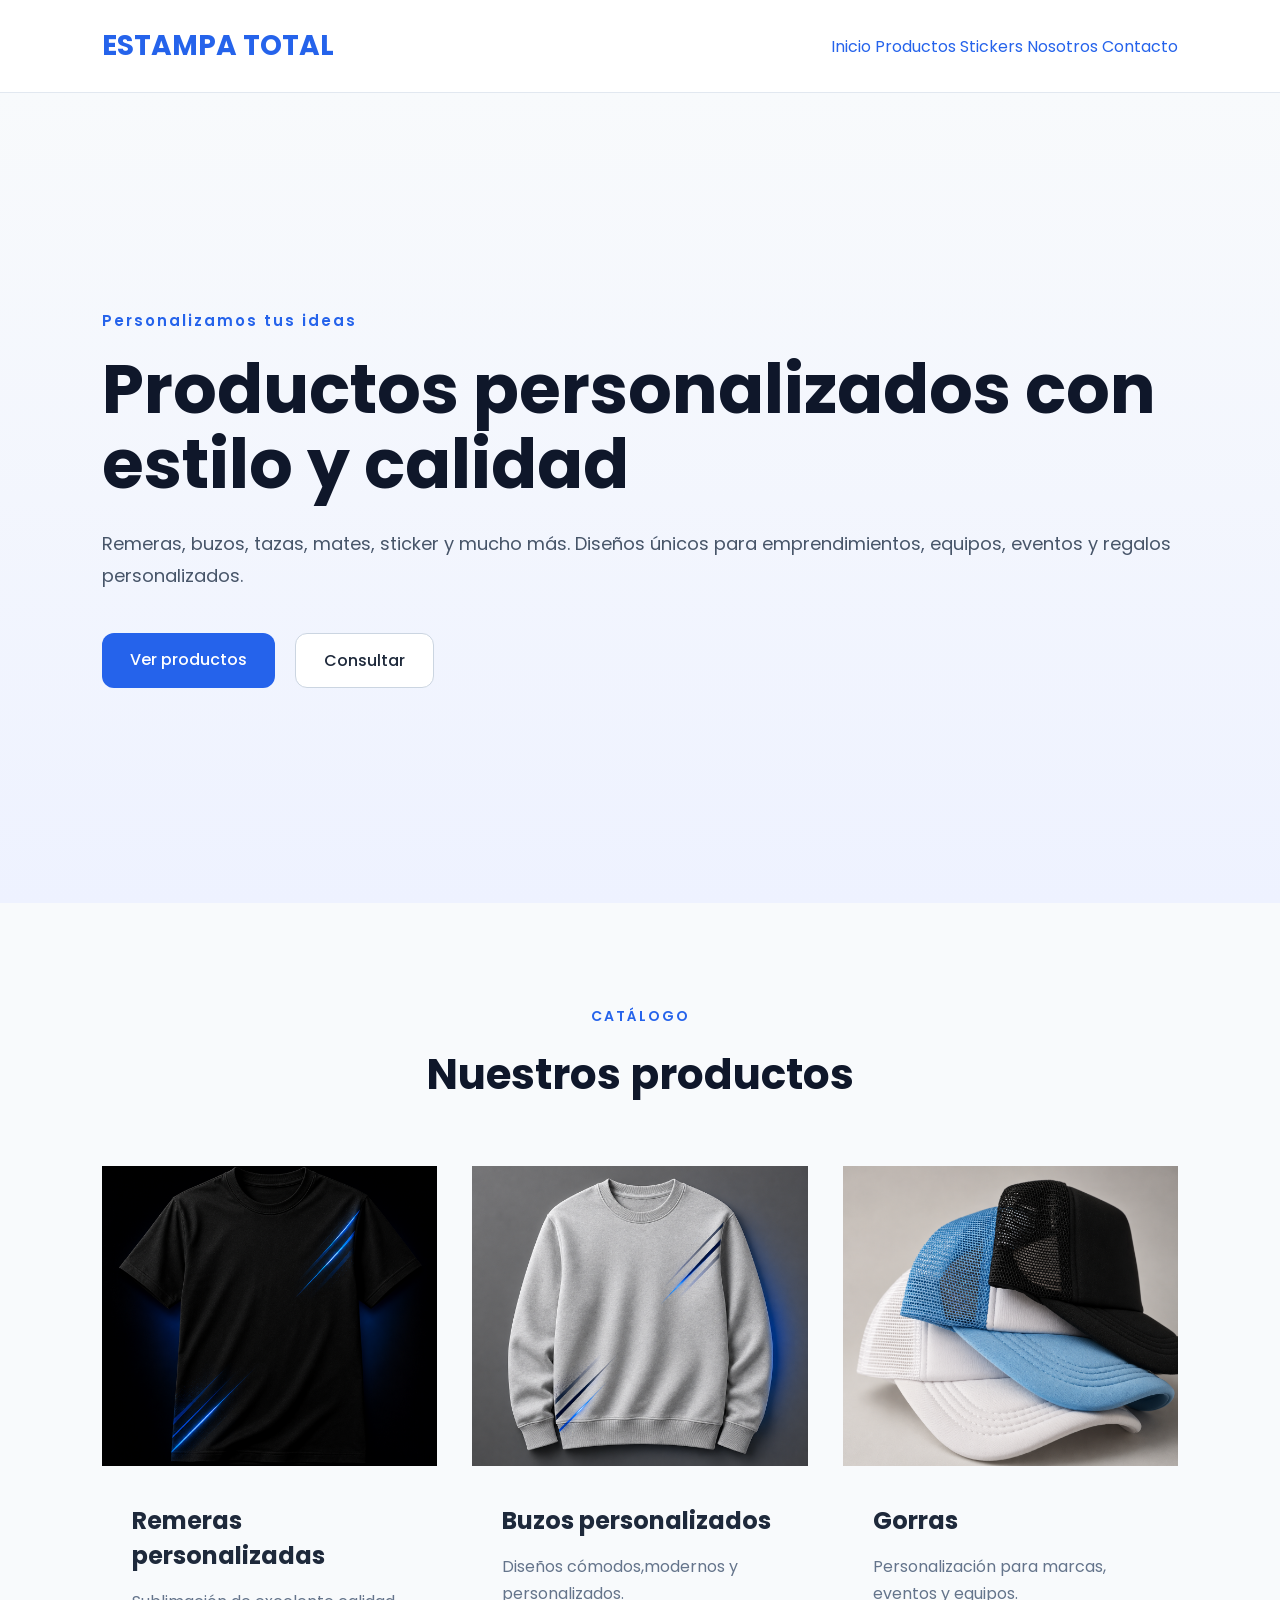
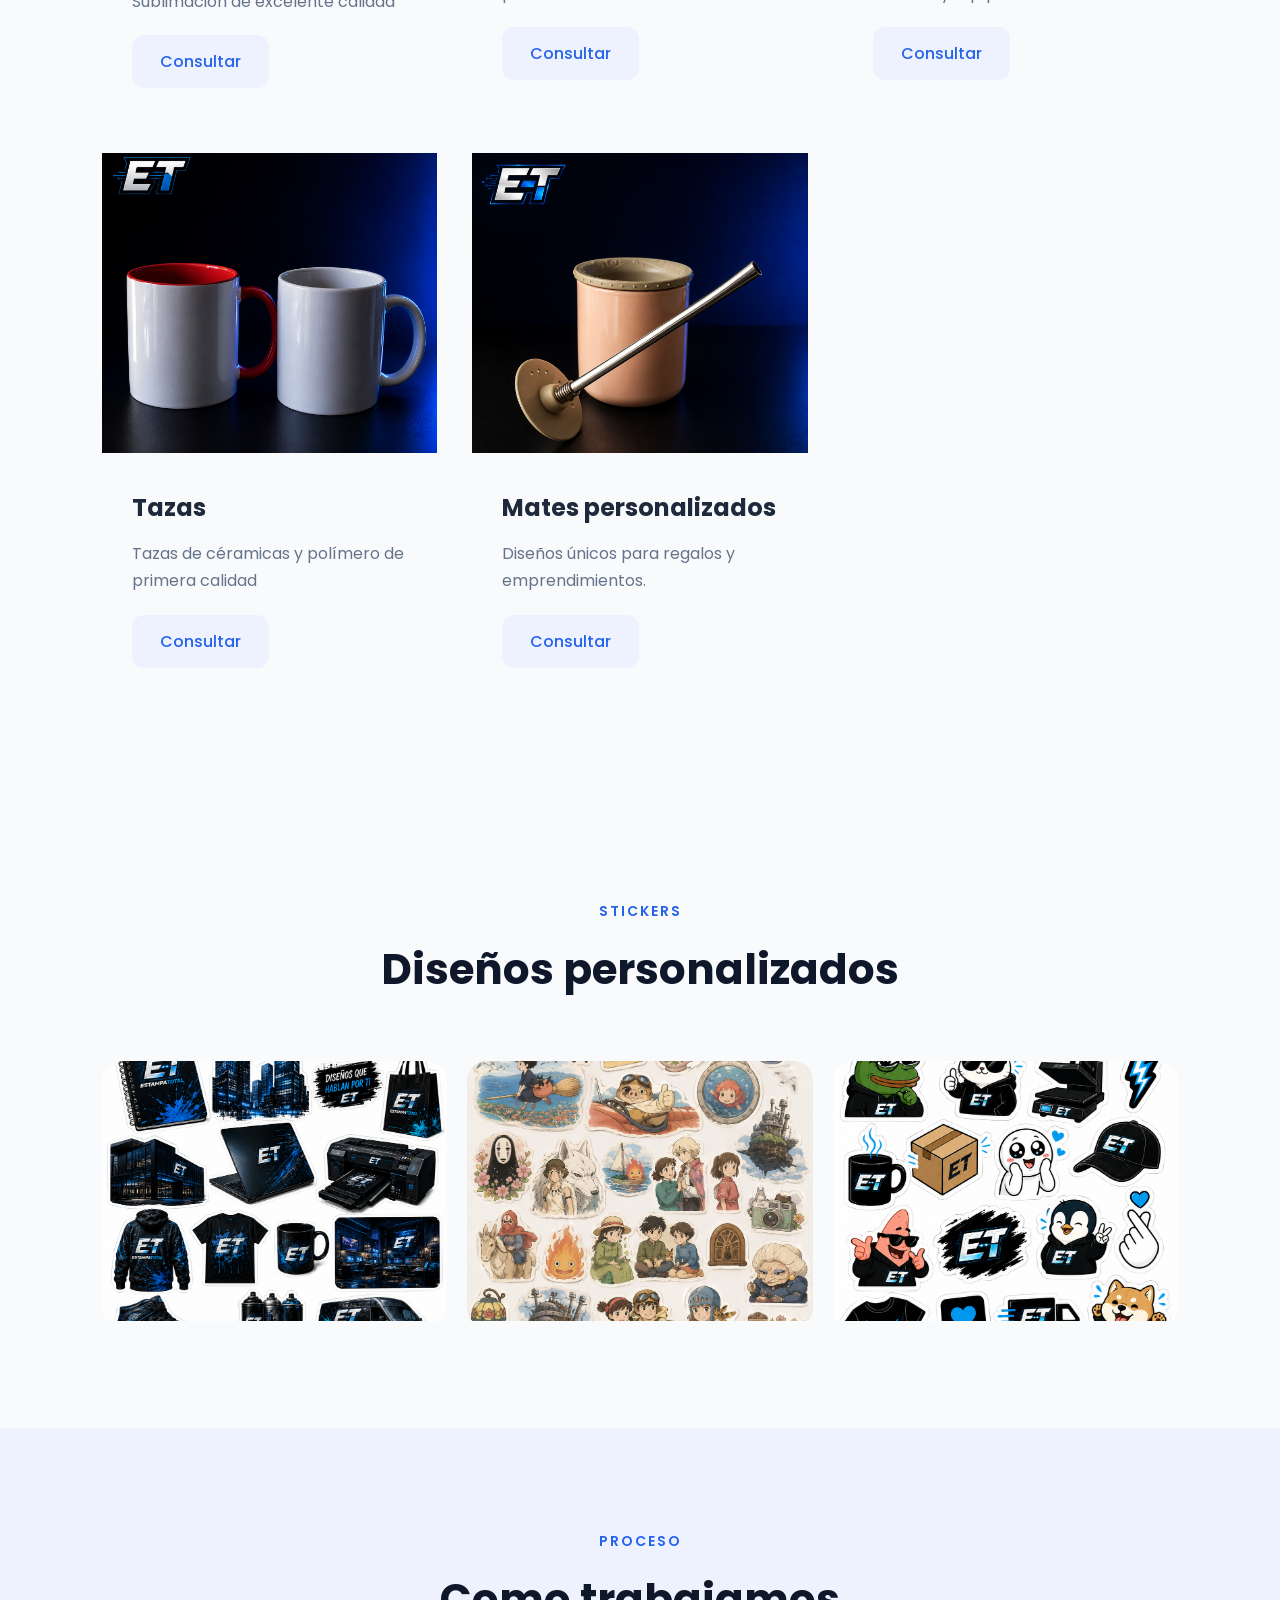
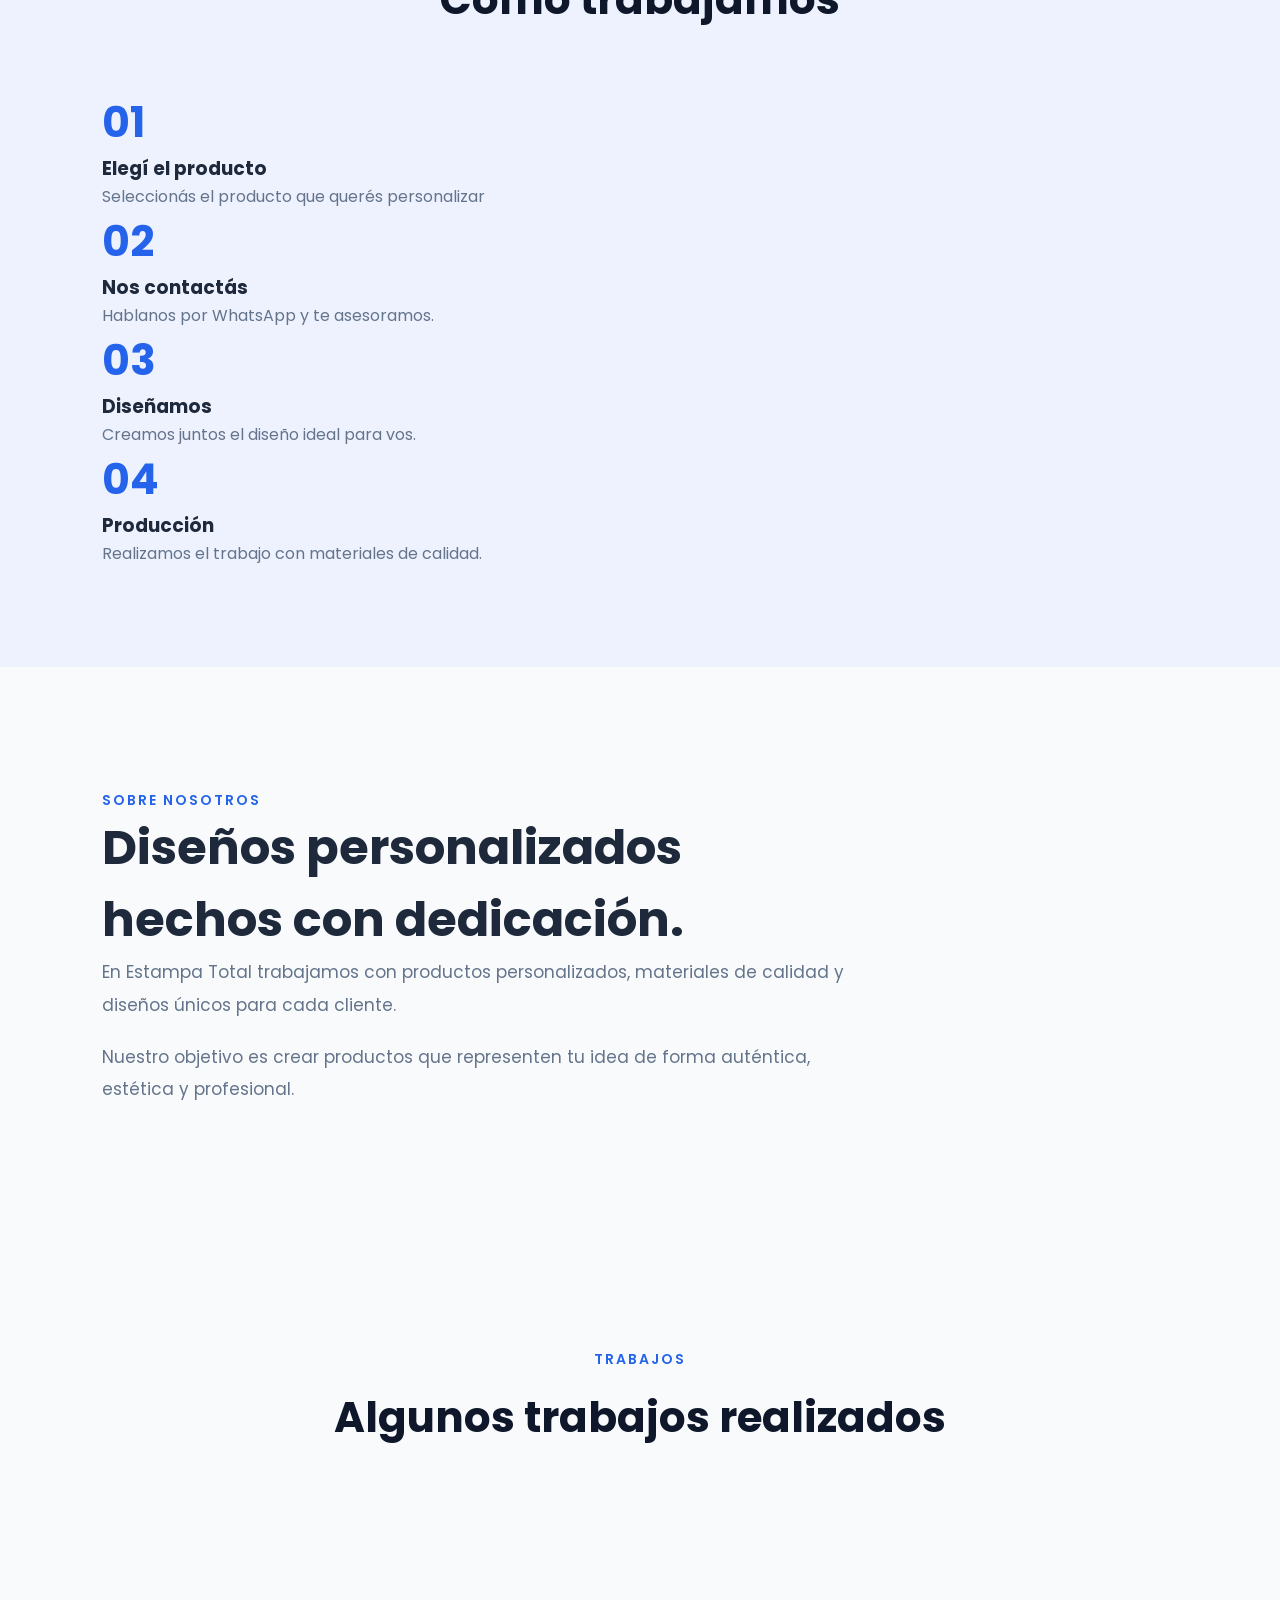
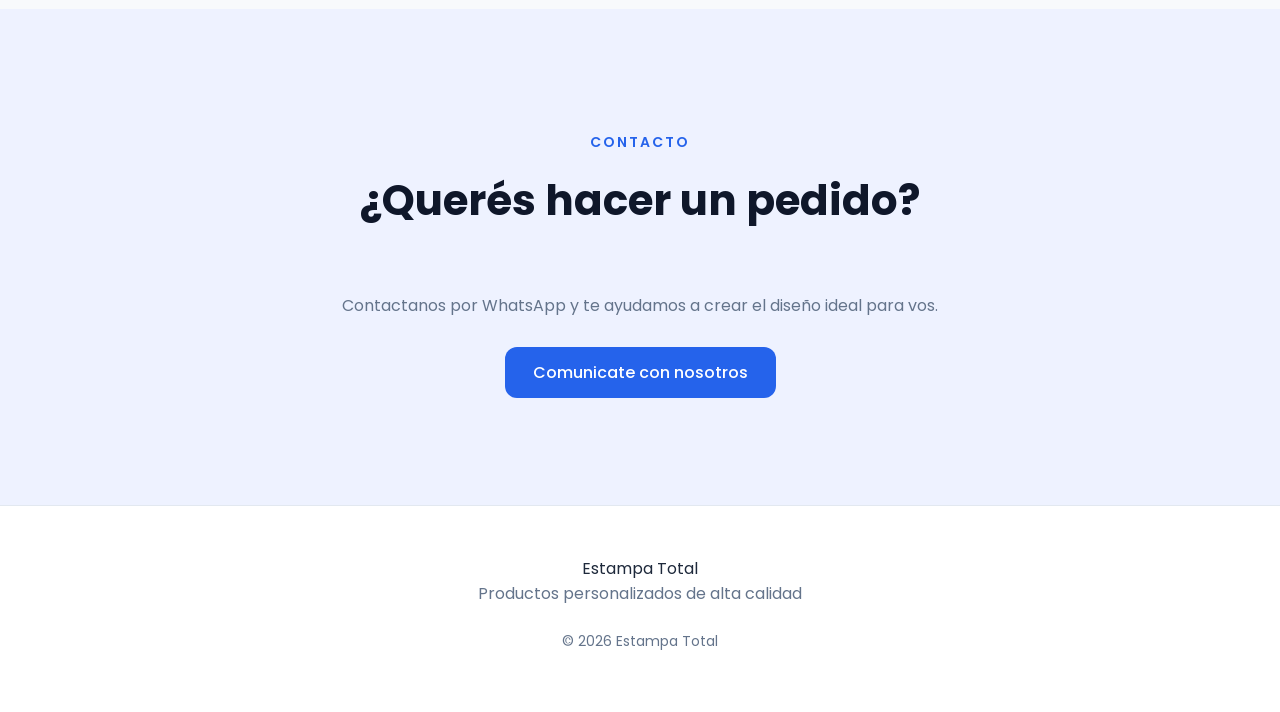
==== commit 6299f186: "Add files via upload" ====
--- a/index.html
+++ b/index.html
@@ -46,44 +46,44 @@
     </div>
     <div class="products-grid">
         <div class="product-card">
-            <img src="IMG/Remera.png" alt="Remera personalizada" height="200">
+            <img src="IMG/Remera.png" alt="Remera personalizada" title="Remeras de Estampa Total" height="200">
             <div class="product-info">
                 <h3>Remeras personalizadas</h3>
                 <p>Sublimación de excelente calidad</p>
-                <a href="https://wa.me/5491137035328" class="btn-card">Consultar</a>
+                <a target="_blank" href="https://wa.me/5491137035328" title="WhatsApp" class="btn-card">Consultar</a>
             </div>
 
         </div>
         <div class="product-card">
-            <img src="IMG/buzo.png" alt="Buzo personalizado" height="200">
+            <img src="IMG/buzo.png" alt="Buzo personalizado" title="Buzos de Estampa Total" height="200">
             <div class="product-info">
                 <h3>Buzos personalizados</h3>
                 <p>Diseños cómodos,modernos y personalizados.</p>
-                <a href="https://wa.me/5491137035328" class="btn-card">Consultar</a>
+                <a target="_blank" href="https://wa.me/5491137035328" title="WhatsApp" class="btn-card">Consultar</a>
             </div>
         </div>
         <div class="product-card">
-            <img src="IMG/gorra.png" alt="Gorra personalizada" height="200">
+            <img src="IMG/gorra.png" alt="Gorra personalizada" title="Gorras de Estampa Total" height="200">
             <div class="product-info">
                 <h3>Gorras</h3>
                 <p>Personalización para marcas, eventos y equipos.</p>
-                <a href="https://wa.me/5491137035328" class="btn-card">Consultar</a>
+                <a target="_blank" href="https://wa.me/5491137035328" title="WhatsApp" class="btn-card">Consultar</a>
             </div>
         </div>
         <div class="product-card">
-            <img src="IMG/taza.png" alt="Tazas personalizadas" height="200">
+            <img src="IMG/taza.png" alt="Tazas personalizadas" title="Tazas de Estampa Total" height="200">
             <div class="product-info">
                 <h3>Tazas</h3>
                 <p>Tazas de céramicas y polímero de primera calidad</p>
-                <a href="https://wa.me/5491137035328" class="btn-card">Consultar</a>
+                <a target="_blank" href="https://wa.me/5491137035328" title="WhatsApp" class="btn-card">Consultar</a>
             </div>
         </div>
         <div class="product-card">
-            <img src="IMG/mate.png" alt="Mate personalizado" height="200">
+            <img src="IMG/mate.png" alt="Mate personalizado" title="Mates de Estampa Total" height="200">
             <div class="product-info">
                 <h3>Mates personalizados</h3>
                 <p>Diseños únicos para regalos y emprendimientos.</p>
-                <a href="https://wa.me/5491137035328" class="btn-card">Consultar</a>
+                <a target="_blank" href="https://wa.me/5491137035328" title="WhatsApp" class="btn-card">Consultar</a>
             </div> 
         </div>
     </div>
@@ -96,16 +96,13 @@
     </div>
     <div class="stickers-grid">
         <div class="sticker-card">
-            <img src="IMG/sticker1.png" alt="sticker" height="200">
+            <img src="IMG/sticker4.png" alt="sticker" title="Estampa Total cool" height="200">
         </div>
         <div class="sticker-card">
-            <img src="IMG/sticker2.png" alt="sticker" height="200">
+            <img src="IMG/sticker1.png" alt="sticker" title="De Estudio Ghibli" height="200">
         </div>
         <div class="sticker-card">
-            <img src="IMG/sticker3.png" alt="sticker" height="200">
-        </div>
-        <div class="sticker-card">
-            <img src="IMG/sticker4.png" alt="sticker" height="200">
+            <img src="IMG/sticker3.png" alt="sticker" title="Estampa Total u.u" height="200">
         </div>
     </div>
   </section>
@@ -163,12 +160,12 @@
         <h2>¿Querés hacer un pedido?</h2>
     </div>
     <p>Contactanos por WhatsApp y te ayudamos a crear el diseño ideal para vos.</p>
-    <a href="https://wa.me/5491137035328" class="btn-primary">Hablar por WhatsApp</a>
+    <a target="_blank" href="https://wa.me/5491137035328" title="WhatsApp" class="btn-primary">Comunicate con nosotros</a>
   </section>
 
   <footer>
     <div class="footer-logo"> Estampa Total</div>
-    <p>Productos personalizados con estilo</p>
+    <p>Productos personalizados de alta calidad</p>
     <p class="copyright"> © 2026 Estampa Total</p>
   </footer>
 </body>
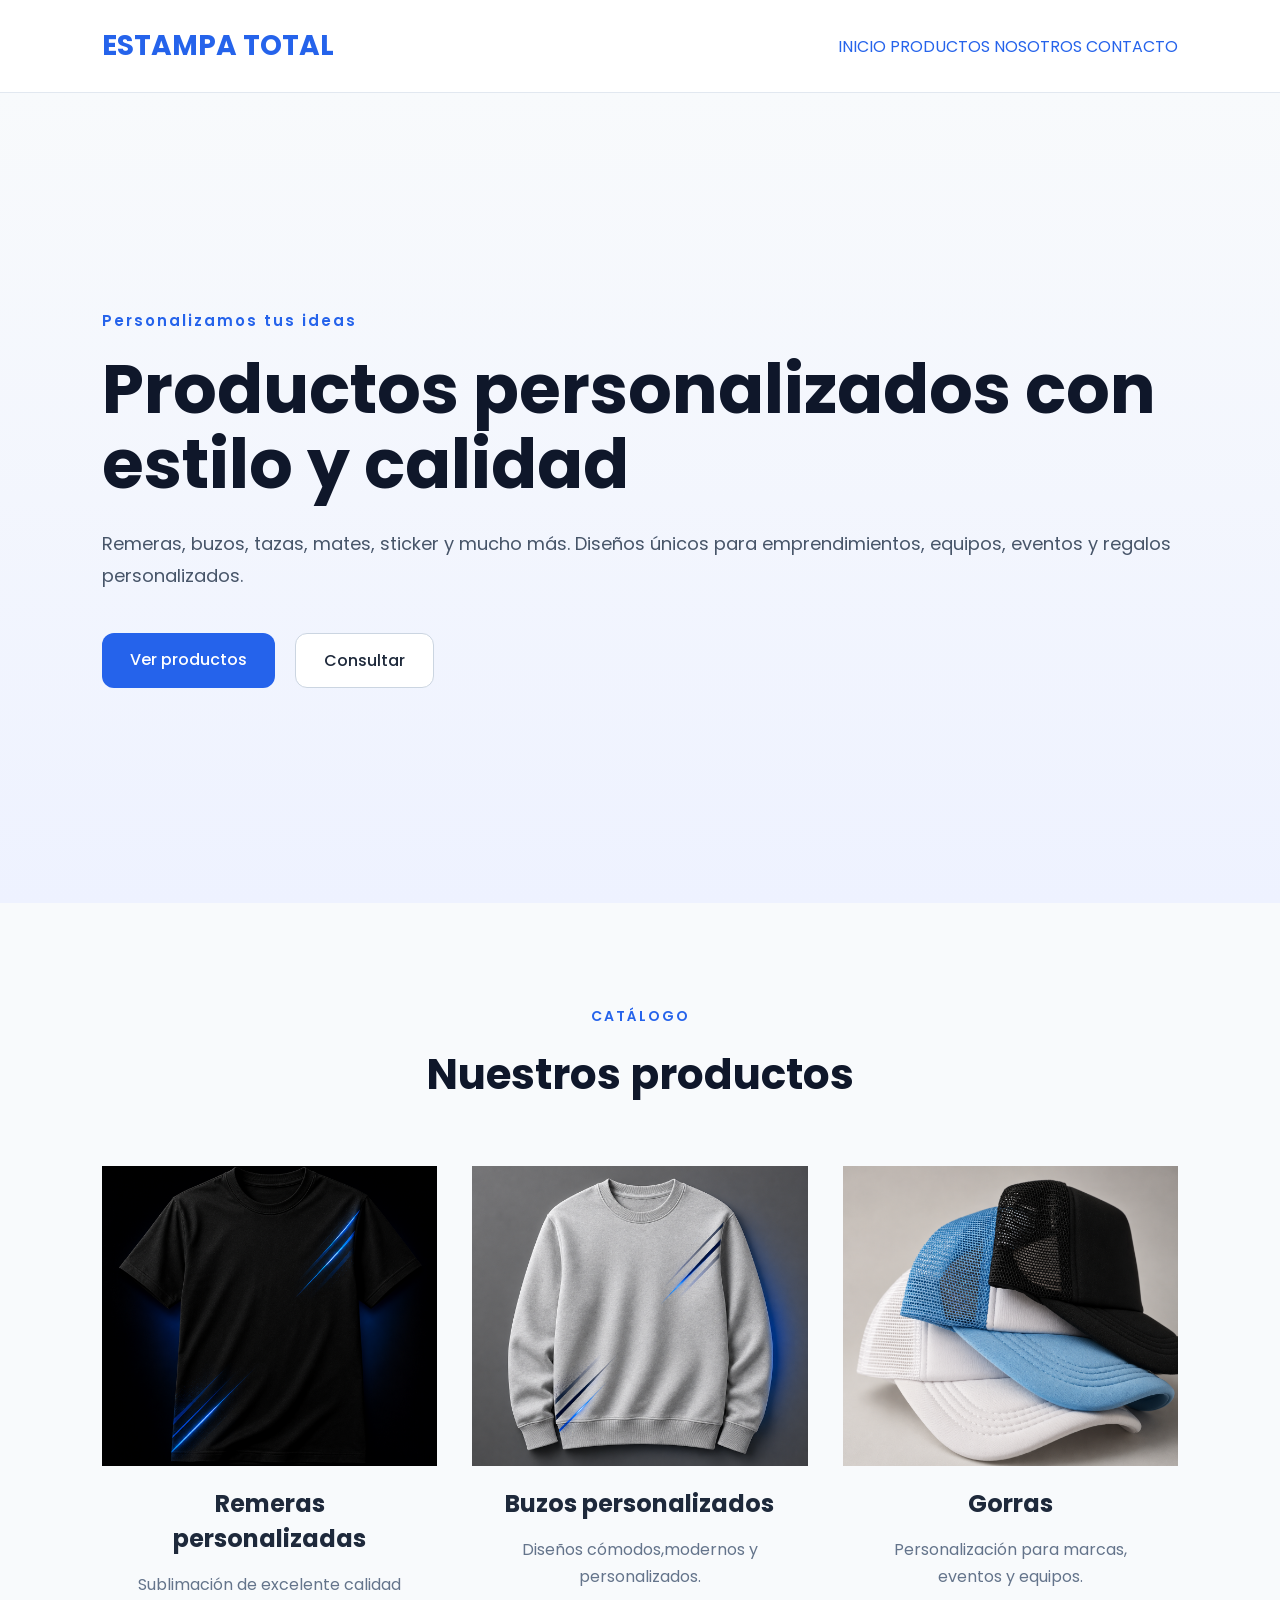
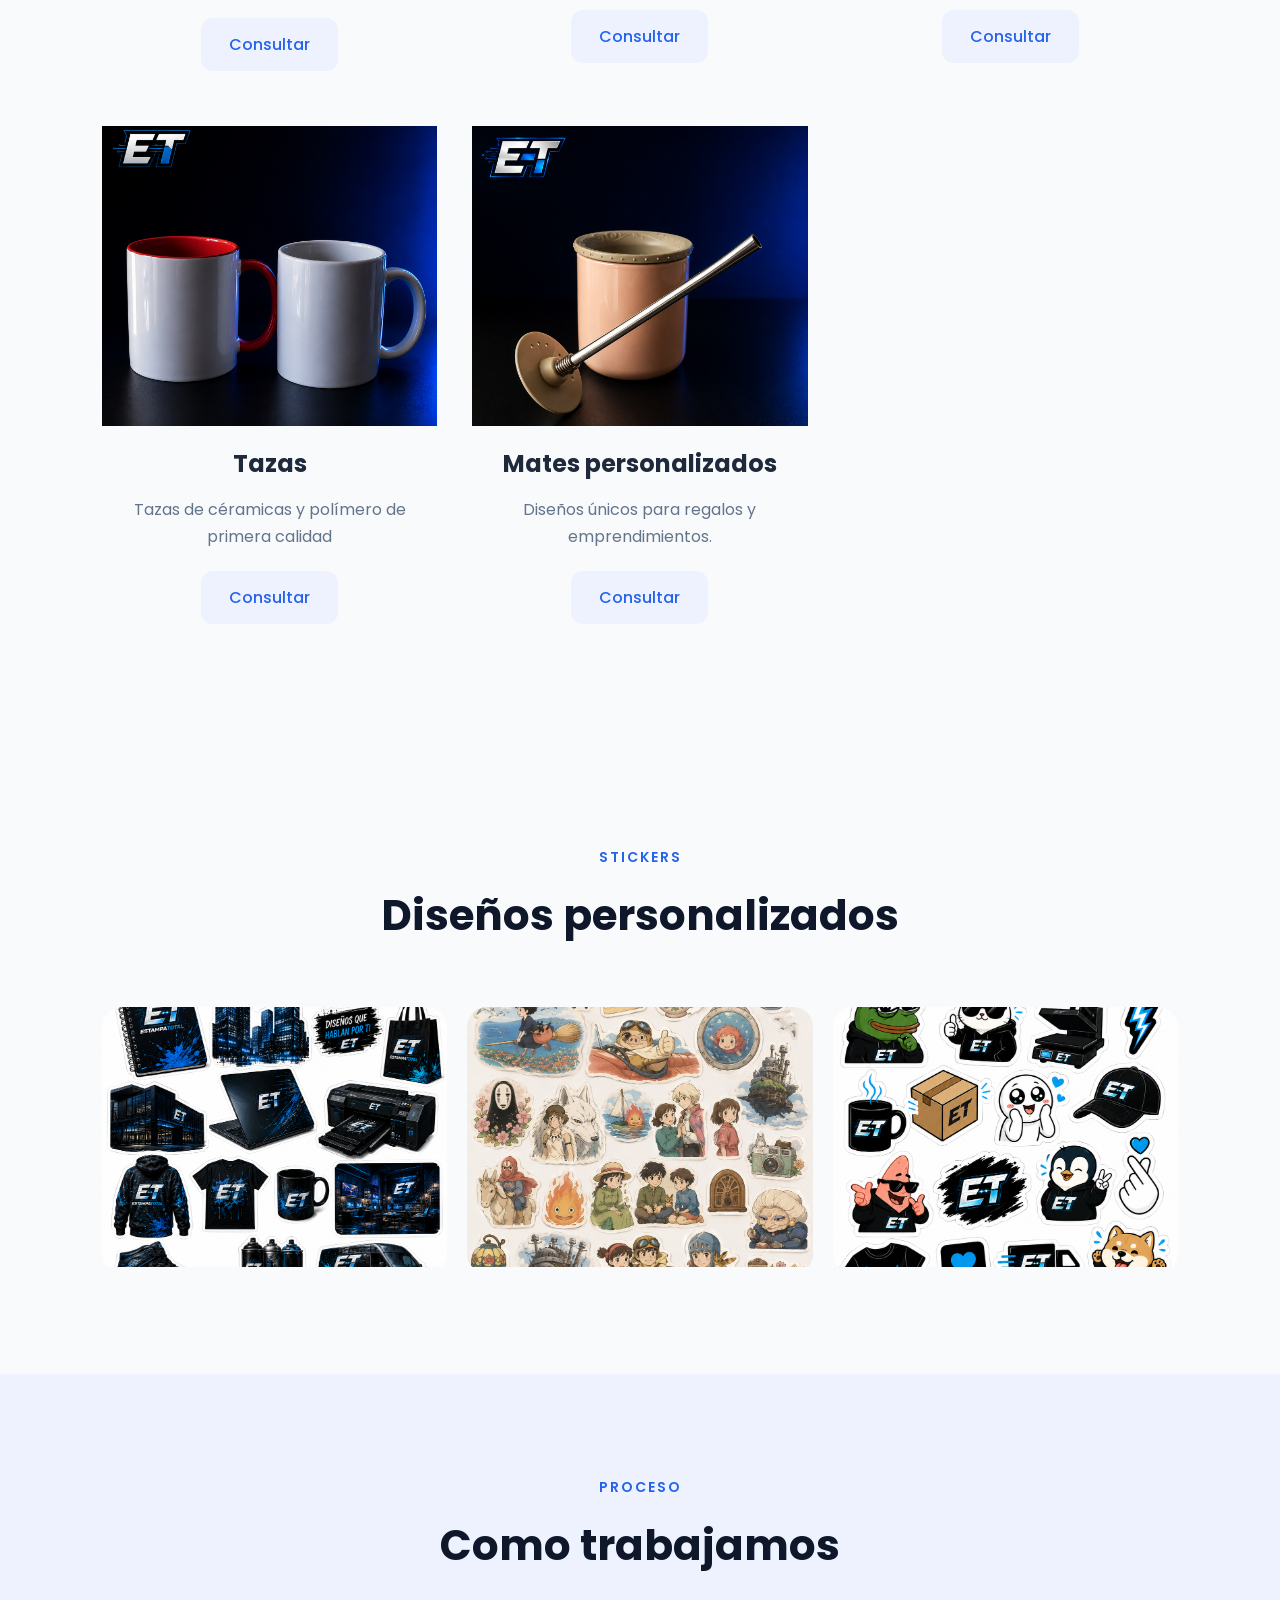
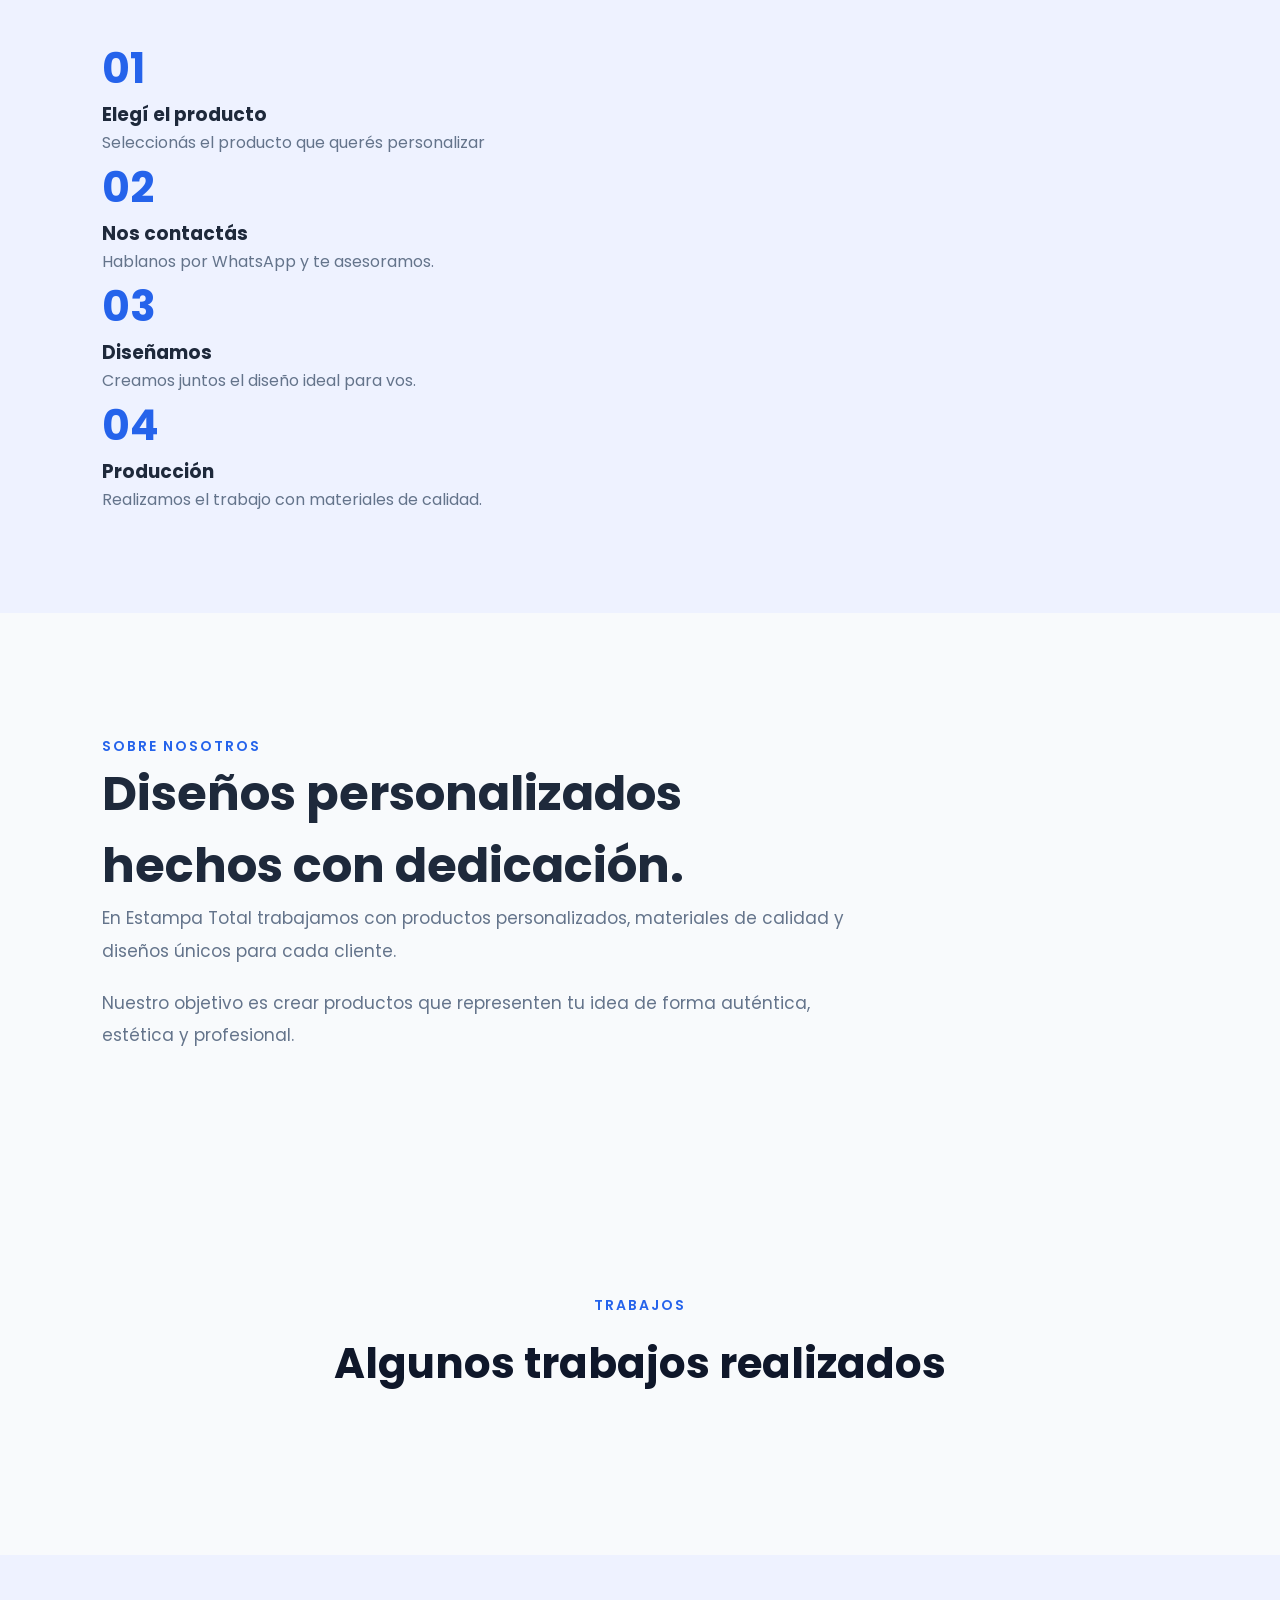
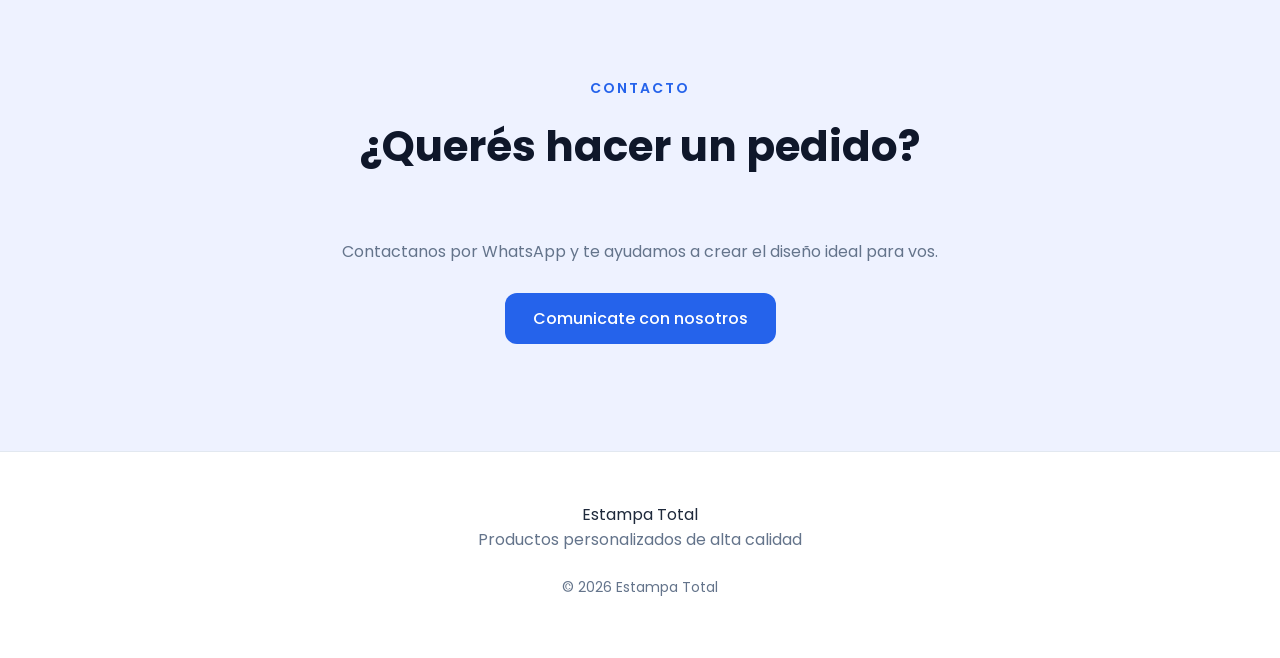
==== commit a542f454: "Add files via upload" ====
--- a/index.html
+++ b/index.html
@@ -19,11 +19,10 @@
               ESTAMPA TOTAL
          </div>
        <nav>
-           <a href="#inicio">Inicio</a>
-           <a href="#productos">Productos</a>
-           <a href="#stickers">Stickers</a>
-           <a href="#nosotros">Nosotros</a>
-           <a href="#contacto">Contacto</a>
+           <a href="#inicio">INICIO</a>
+           <a href="#productos">PRODUCTOS</a>
+           <a href="#nosotros">NOSOTROS</a>
+           <a href="#contacto">CONTACTO</a>
         </nav>
      </header>
 
@@ -79,7 +78,9 @@
             </div>
         </div>
         <div class="product-card">
-            <img src="IMG/mate.png" alt="Mate personalizado" title="Mates de Estampa Total" height="200">
+            <a target="_blank" href="mates.html">
+                <img src="IMG/mate.png" alt="Mate personalizado" title="Mates de Estampa Total" height="200">
+            </a>
             <div class="product-info">
                 <h3>Mates personalizados</h3>
                 <p>Diseños únicos para regalos y emprendimientos.</p>
@@ -151,6 +152,10 @@
     <div class="section-title">
         <span>TRABAJOS</span>
         <h2>Algunos trabajos realizados</h2>
+        <!--<DIV CLASS=GALLERY-GRID">
+            <IMG SRC=IMAGEN DEL PRODUCTO>
+            <PONGO LA IMAGEN DEL OTRO PRODUCTO>
+                TERMINO CON </DIV>-->
     </div>
   </section>
 
--- a/stylecss.css
+++ b/stylecss.css
@@ -313,3 +313,32 @@
         font-size: 38px;
     }
 }
+.page-hero{ 
+    padding:  8% 80px;
+     text-align: center;
+    }
+.page-hero h1{
+    font-size: 56px;
+    margin:20px 0;
+}
+.page-hero p{
+    max-width: 700px;
+    margin: auto;
+    color: #64748b;
+    line-height: 1.8;
+}
+.product-grid{
+    display: grid;
+    grid-template-columns: repeat(auto-fit, minmax(250px, 1fr));
+    gap: 20px;
+}
+.product-card img{
+    width: 100%;
+    height: 300px;
+    object-fit: cover;
+    display: block;
+}
+.product-info{
+    padding: 20px;
+    text-align: center;
+}
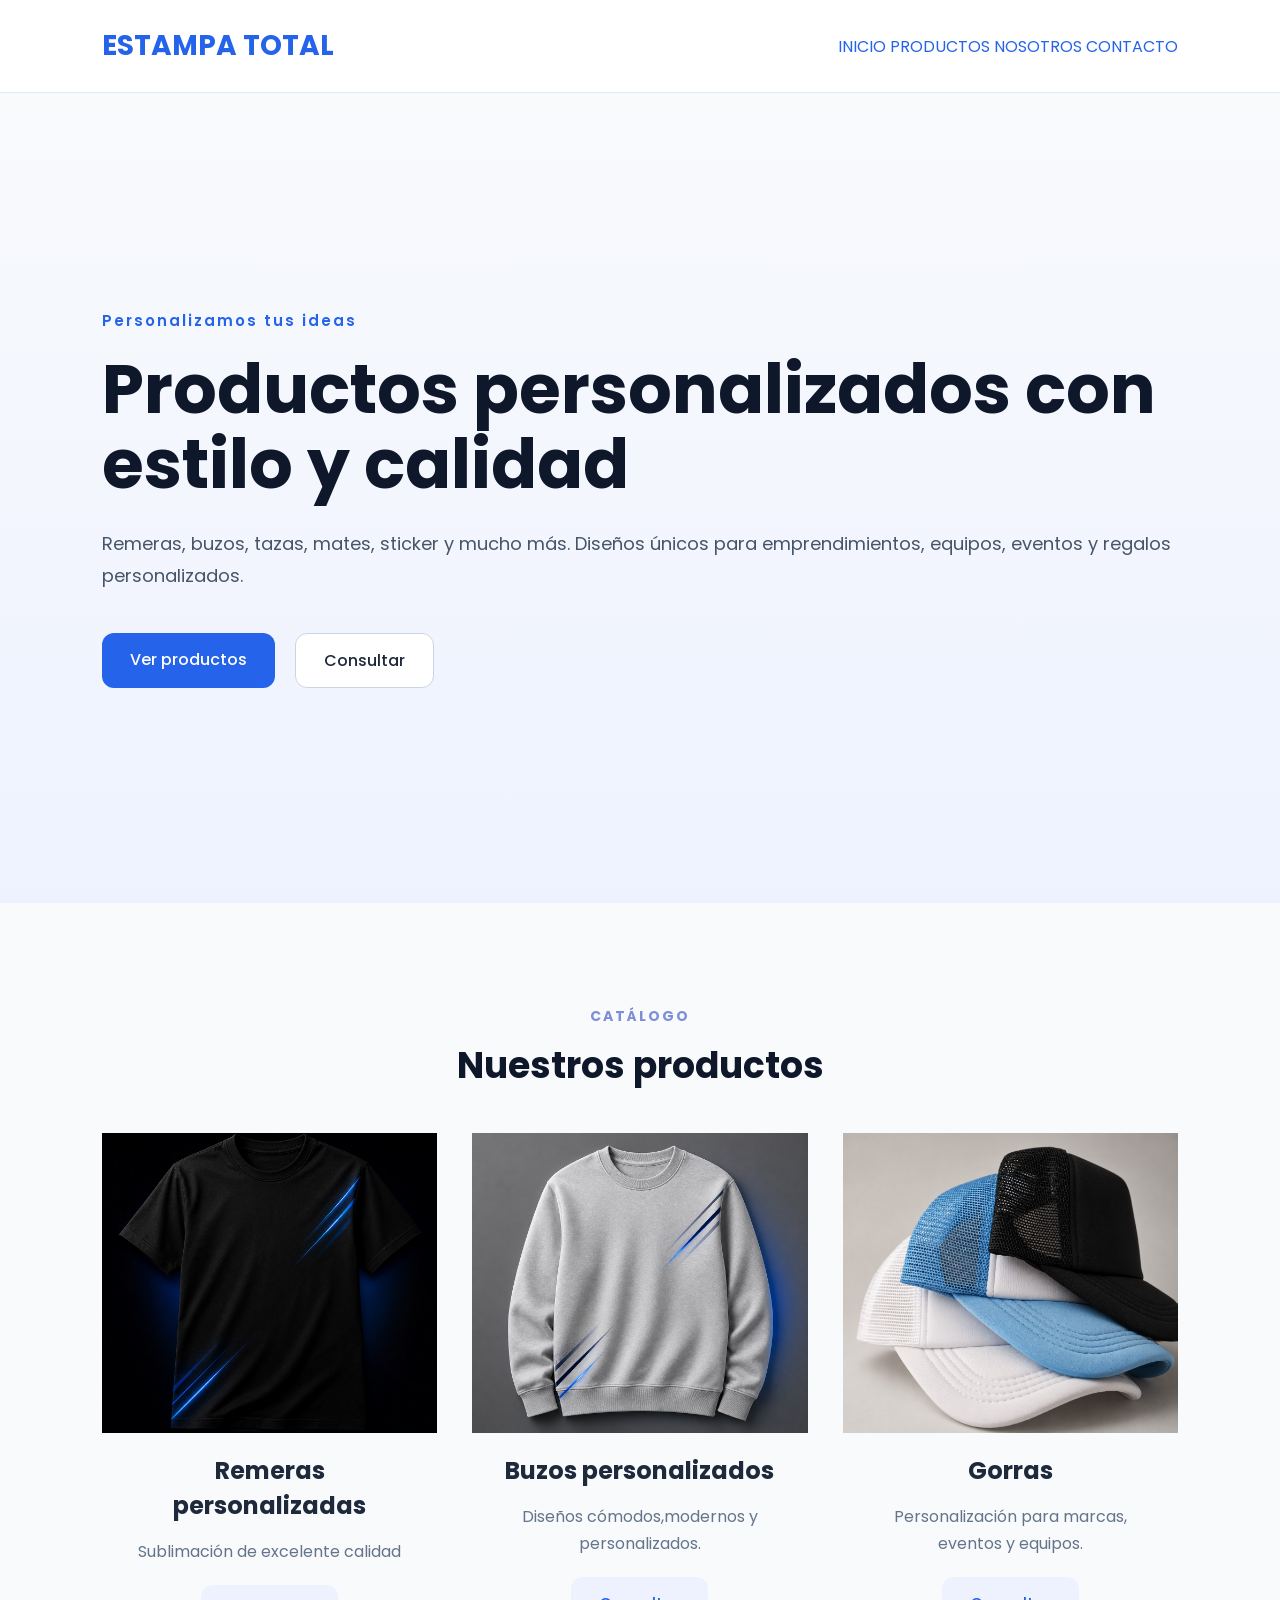
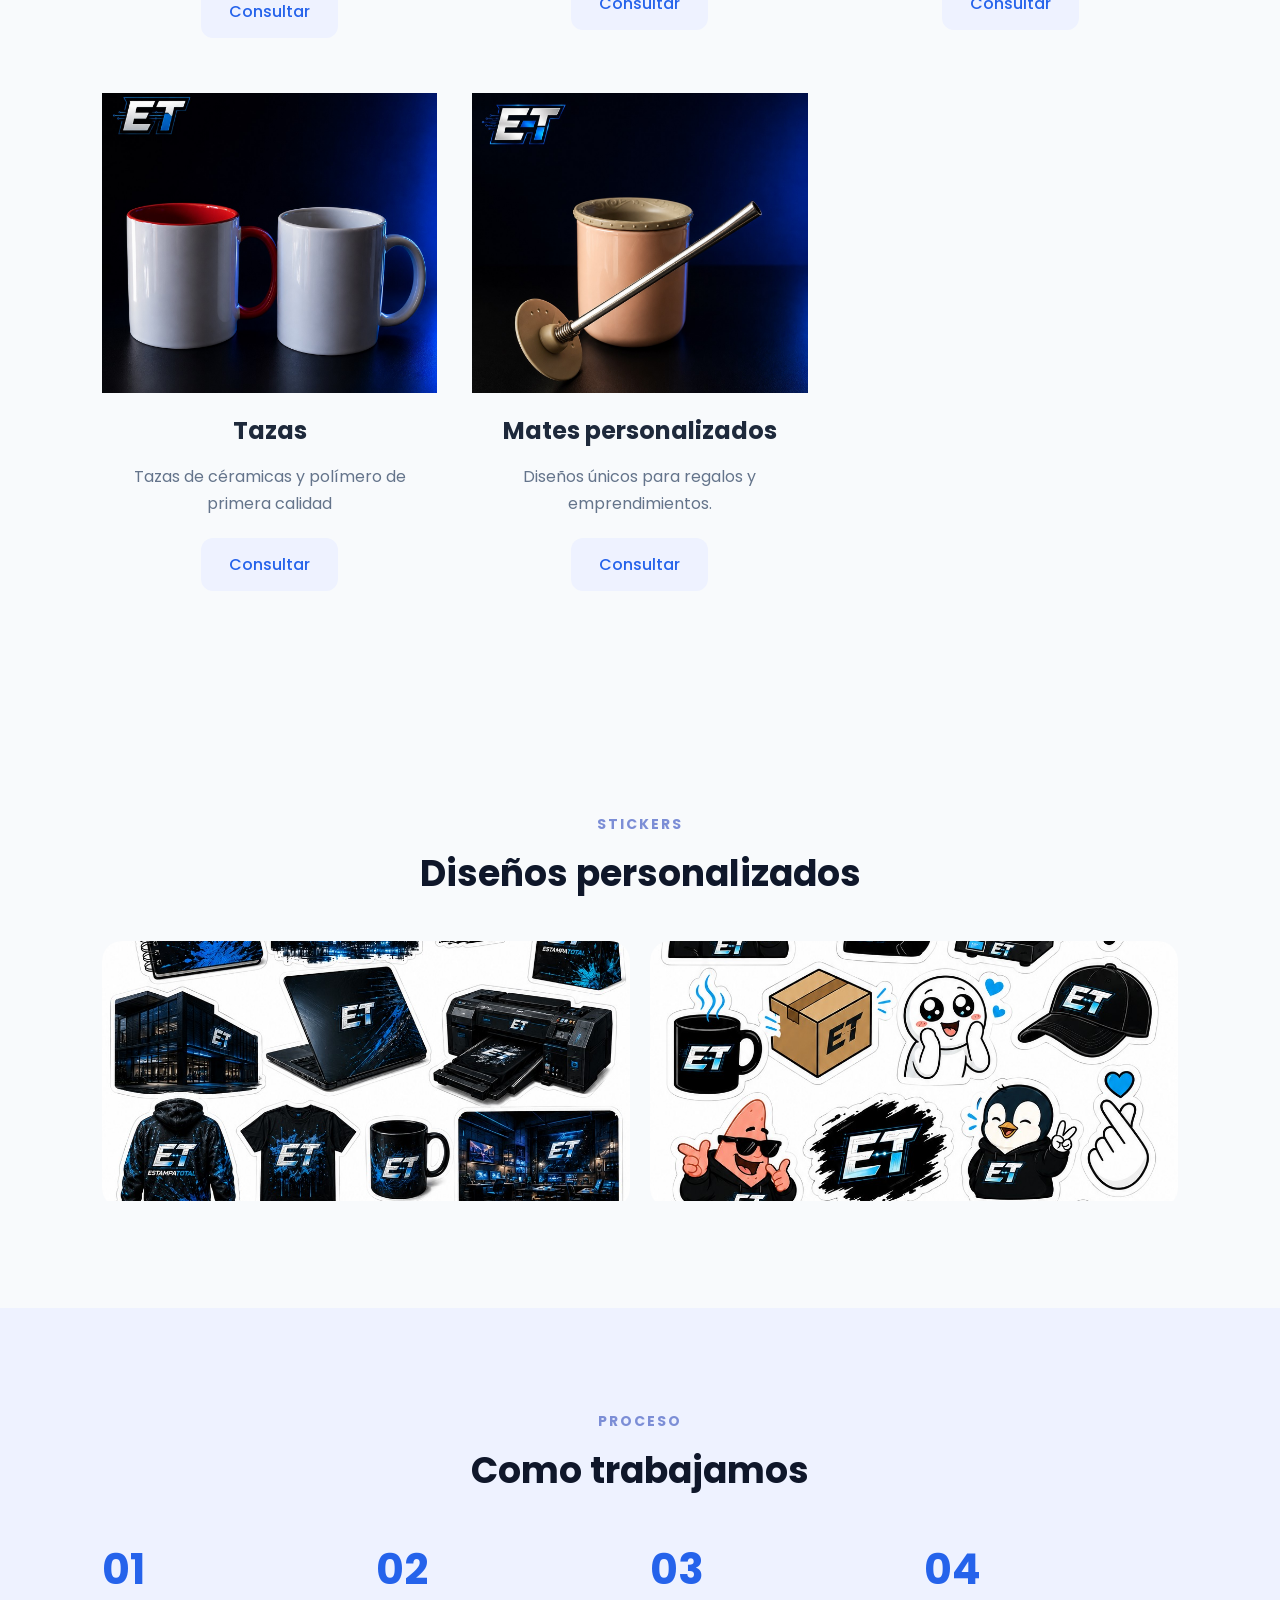
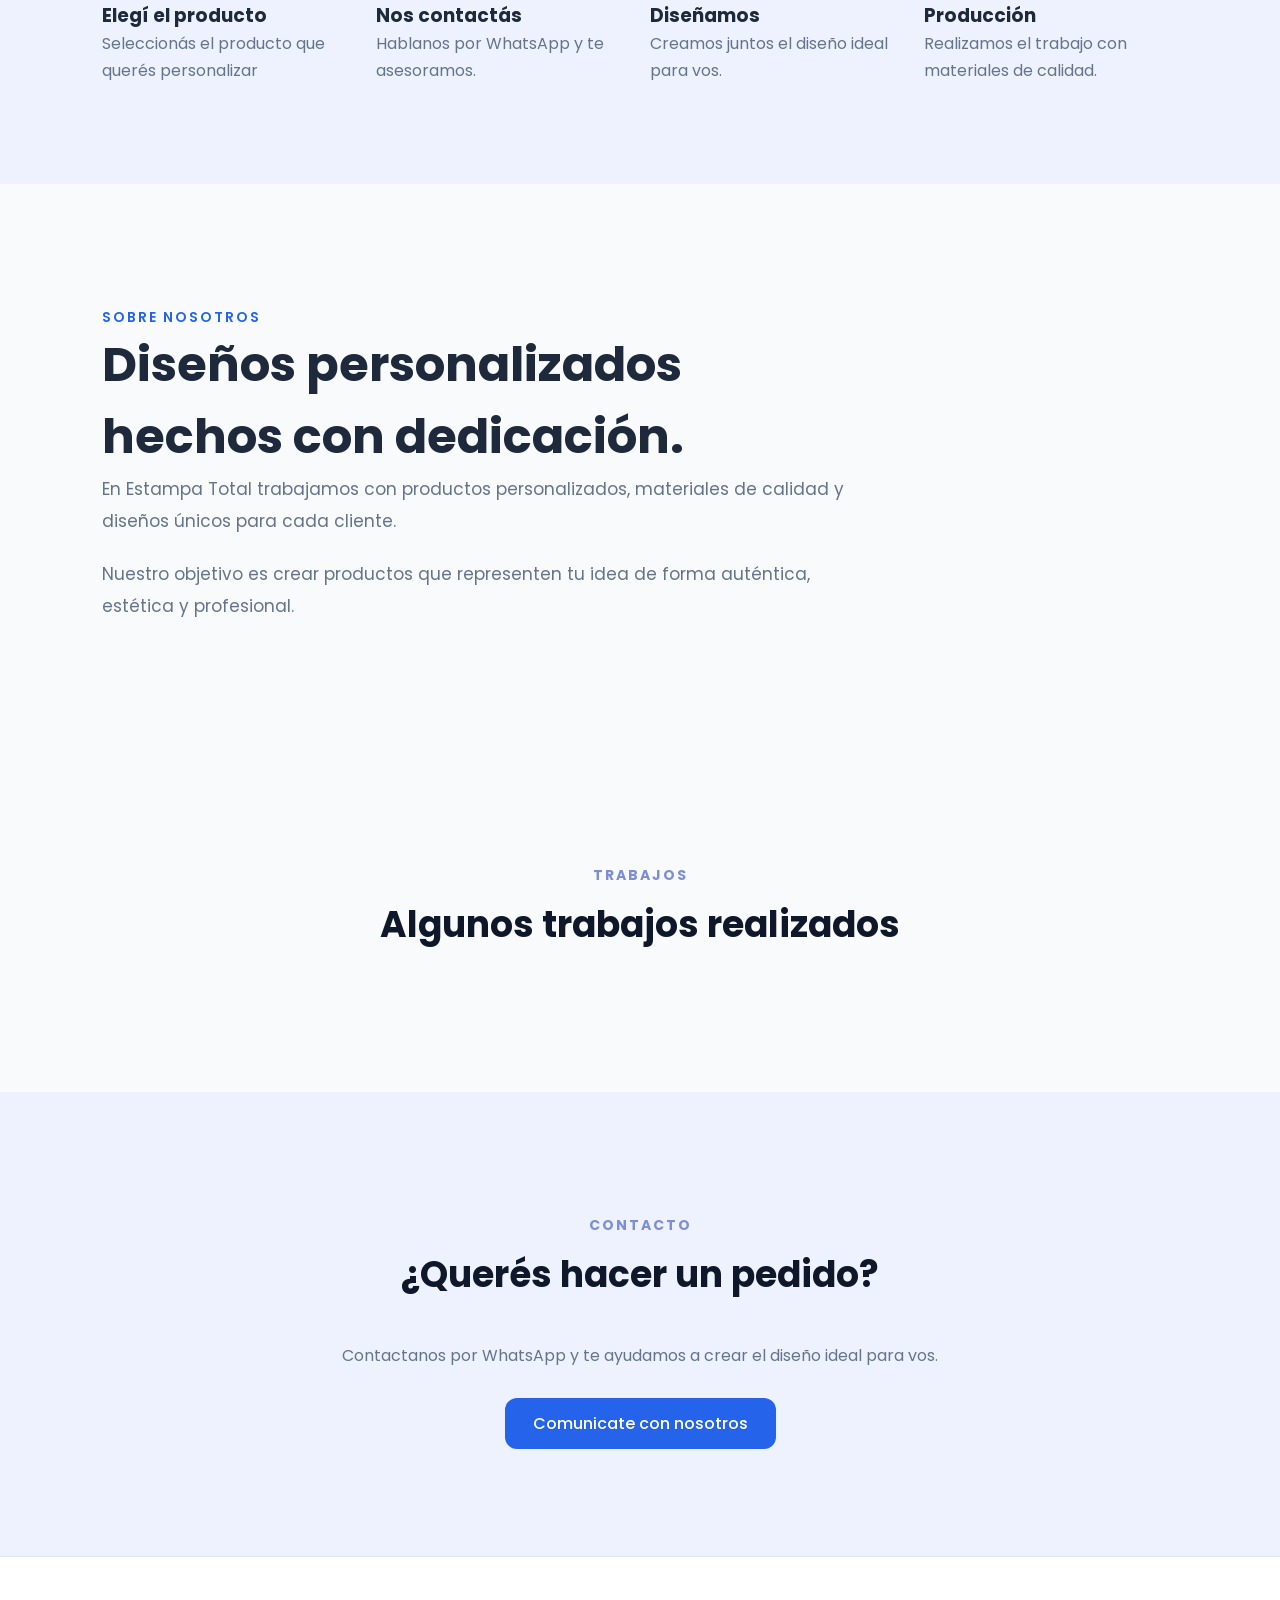
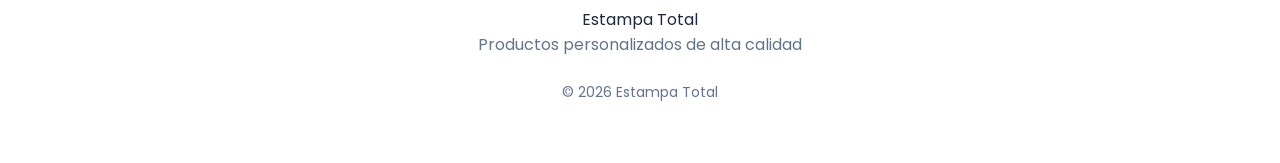
==== commit f24011b8: "Add files via upload" ====
--- a/index.html
+++ b/index.html
@@ -6,7 +6,7 @@
     <title>Estampa Total</title>
 
     <link rel="stylesheet" href="stylecss.css">
-    <link rel="icon" href="IMG/favicon-16x16.png">
+    <link rel="icon" href="IMG/favicon-16x16.jpg">
 
     <link rel="preconnect" href="https://fonts.googleapis.com">
     <link href="hppts://fonts.googleapis.com/css2?family=Poppins:wght@300;400;500;600;700&display=swap" rel="stylesheet">
@@ -45,7 +45,7 @@
     </div>
     <div class="products-grid">
         <div class="product-card">
-            <img src="IMG/Remera.png" alt="Remera personalizada" title="Remeras de Estampa Total" height="200">
+            <img src="IMG/Remera.jpg" alt="Remera personalizada" title="Remeras de Estampa Total" height="200">
             <div class="product-info">
                 <h3>Remeras personalizadas</h3>
                 <p>Sublimación de excelente calidad</p>
@@ -54,7 +54,7 @@
 
         </div>
         <div class="product-card">
-            <img src="IMG/buzo.png" alt="Buzo personalizado" title="Buzos de Estampa Total" height="200">
+            <img src="IMG/buzo.jpg" alt="Buzo personalizado" title="Buzos de Estampa Total" height="200">
             <div class="product-info">
                 <h3>Buzos personalizados</h3>
                 <p>Diseños cómodos,modernos y personalizados.</p>
@@ -62,7 +62,9 @@
             </div>
         </div>
         <div class="product-card">
-            <img src="IMG/gorra.png" alt="Gorra personalizada" title="Gorras de Estampa Total" height="200">
+            <a target="_blank" href="gorras.html">
+            <img src="IMG/gorra.jpg" alt="Gorra personalizada" title="Gorras de Estampa Total" height="200">
+            </a>
             <div class="product-info">
                 <h3>Gorras</h3>
                 <p>Personalización para marcas, eventos y equipos.</p>
@@ -70,7 +72,9 @@
             </div>
         </div>
         <div class="product-card">
-            <img src="IMG/taza.png" alt="Tazas personalizadas" title="Tazas de Estampa Total" height="200">
+            <a target="_blank" href="tazas.html">
+            <img src="IMG/taza.jpg" alt="Tazas personalizadas" title="Tazas de Estampa Total" height="200">
+            </a>
             <div class="product-info">
                 <h3>Tazas</h3>
                 <p>Tazas de céramicas y polímero de primera calidad</p>
@@ -79,7 +83,7 @@
         </div>
         <div class="product-card">
             <a target="_blank" href="mates.html">
-                <img src="IMG/mate.png" alt="Mate personalizado" title="Mates de Estampa Total" height="200">
+                <img src="IMG/mate.jpg" alt="Mate personalizado" title="Mates de Estampa Total" height="200">
             </a>
             <div class="product-info">
                 <h3>Mates personalizados</h3>
@@ -97,13 +101,10 @@
     </div>
     <div class="stickers-grid">
         <div class="sticker-card">
-            <img src="IMG/sticker4.png" alt="sticker" title="Estampa Total cool" height="200">
+            <img src="IMG/sticker4.jpg" alt="sticker" title="Estampa Total cool" height="200">
         </div>
         <div class="sticker-card">
-            <img src="IMG/sticker1.png" alt="sticker" title="De Estudio Ghibli" height="200">
-        </div>
-        <div class="sticker-card">
-            <img src="IMG/sticker3.png" alt="sticker" title="Estampa Total u.u" height="200">
+            <img src="IMG/sticker3.jpg" alt="sticker" title="Estampa Total u.u" height="200">
         </div>
     </div>
   </section>
--- a/stylecss.css
+++ b/stylecss.css
@@ -202,8 +202,9 @@
     background-color: #eef2ff;
 }
 .process-grid{
+    display: grid;
     grid-template-columns: repeat(auto-fit, minmax(250px, 1fr));
-    gap: 30px;
+    gap: 20px;
 }
 .process-card span{
     font-size: 42px;
@@ -342,3 +343,23 @@
     padding: 20px;
     text-align: center;
 }
+.section-title{
+    text-align: center;
+    margin-bottom: 40px;
+}
+.section-title span{
+    color:#7c8ed6;
+    font-weight: bold;
+    letter-spacing: 2px;
+}
+.section-title h2{
+    font-size: 36px;
+    margin-top: 10px;
+}
+.page-hero img{
+     width: 100%;
+    height: 300px;
+    object-fit: cover;
+    display: block;
+}
+
